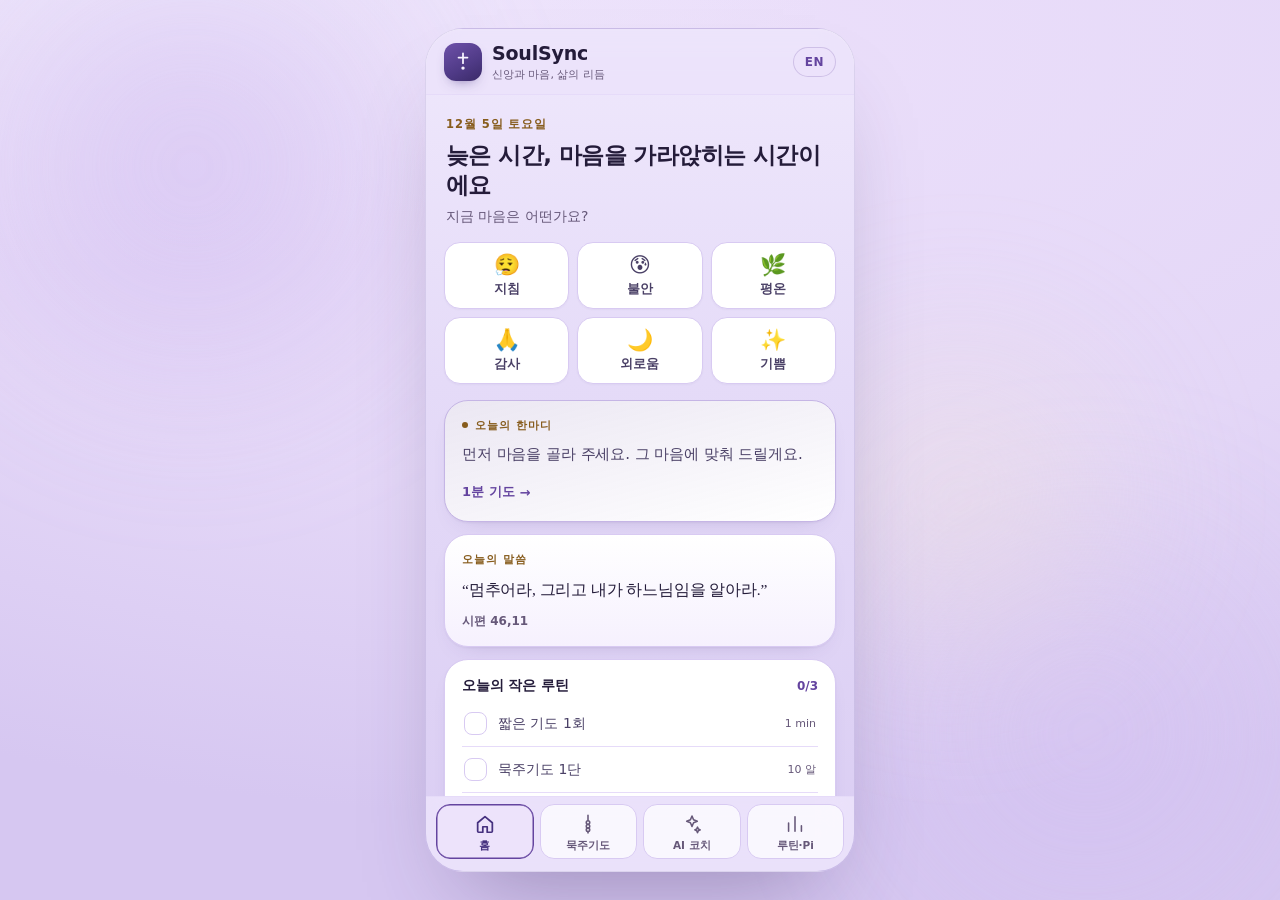
==== index.html @ 98657aa5 "Let the reader choose a female or male prayer voice and a slower or faster pace The voice options st" ====
<!DOCTYPE html>
<html lang="ko">
<head>
<meta charset="utf-8" />
<meta name="viewport" content="width=device-width, initial-scale=1, viewport-fit=cover" />
<meta name="theme-color" content="#ece3fb" />
<title>SoulSync · 소울싱크</title>
<meta name="description" content="SoulSync — faith, heart, and the rhythm of life. A Catholic prayer and routine companion for Pi Pioneers." />
<link rel="icon" href="data:image/svg+xml,%3Csvg xmlns='http://www.w3.org/2000/svg' viewBox='0 0 32 32'%3E%3Crect width='32' height='32' rx='8' fill='%23151022'/%3E%3Cpath d='M16 7v13M11 12h10' stroke='%23E3B872' stroke-width='2.4' stroke-linecap='round'/%3E%3Ccircle cx='16' cy='24' r='1.8' fill='%23E3B872'/%3E%3C/svg%3E" />
<link rel="stylesheet" href="styles.css" />
</head>
<body>
<div class="ambient" aria-hidden="true"><span class="glow glow-a"></span><span class="glow glow-b"></span><span class="glow glow-c"></span></div>

<div class="phone-frame" id="phoneFrame">
  <header class="app-header">
    <div class="brand">
      <span class="brand-mark" aria-hidden="true">
        <svg viewBox="0 0 32 32" width="26" height="26" fill="none">
          <path d="M16 5.5v12" stroke="currentColor" stroke-width="2.2" stroke-linecap="round"/>
          <path d="M10.5 10.5h11" stroke="currentColor" stroke-width="2.2" stroke-linecap="round"/>
          <circle cx="16" cy="23.5" r="2.1" fill="currentColor"/>
        </svg>
      </span>
      <div class="brand-text">
        <h1>SoulSync</h1>
        <p data-i18n="brand.tagline">신앙과 마음, 삶의 리듬</p>
      </div>
    </div>
    <div class="header-actions">
      <span class="streak-pill" id="streakPill" title="streak" hidden>🔥 <b>0</b></span>
      <button class="lang-toggle" id="langToggle" type="button" aria-label="Language">EN</button>
    </div>
  </header>

  <main class="app-main" id="appMain">

    <!-- ============================================================ HOME -->
    <section class="view is-active" id="view-home" data-view="home" aria-label="Home">
      <div class="hero">
        <p class="date-line" id="todayLabel"></p>
        <h2 id="greeting">좋은 아침이에요</h2>
        <p class="hero-sub" data-i18n="home.question">지금 마음은 어떤가요?</p>
      </div>

      <div class="chip-grid" id="moodChips" role="group" aria-label="mood"></div>

      <article class="card message-card" id="homeMessage">
        <div class="card-eyebrow">
          <span class="dot-pulse" aria-hidden="true"></span>
          <span data-i18n="home.messageTitle">오늘의 한마디</span>
        </div>
        <p class="message-text" id="moodMessage"></p>
        <button class="text-link" id="homeMinuteLink" type="button">
          <span data-i18n="home.minuteCta">1분 기도</span> <span aria-hidden="true">→</span>
        </button>
      </article>

      <article class="card verse-card">
        <div class="card-eyebrow" data-i18n="home.verseLabel">오늘의 말씀</div>
        <p class="verse-text" id="homeVerseText"></p>
        <p class="verse-ref" id="homeVerseRef"></p>
      </article>

      <article class="card todo-card">
        <div class="todo-head">
          <h3 data-i18n="home.todoTitle">오늘의 작은 루틴</h3>
          <span class="todo-count" id="todoProgress">0/3</span>
        </div>
        <ul class="todo-list" id="todoList"></ul>
        <p class="todo-hint" id="todoHint" data-i18n="home.todoHint">하나만 해도 충분해요</p>
      </article>

      <div class="cta-stack">
        <button class="btn btn-primary" id="startPrayerBtn" type="button">
          <span class="btn-icon" aria-hidden="true">▶</span>
          <span data-i18n="home.prayerCta">기도 시작하기</span>
        </button>
        <button class="btn btn-ghost" id="startRosaryBtn" type="button" data-i18n="home.rosaryCta">묵주기도로 이어가기</button>
      </div>
      <p class="foot-note" data-i18n="common.footer">SoulSync · Pi Next Hackathon MVP</p>
    </section>

    <!-- ========================================================== ROSARY -->
    <section class="view" id="view-rosary" data-view="rosary" aria-label="Rosary">
      <div class="view-head">
        <div>
          <h2 data-i18n="rosary.title">묵주기도</h2>
          <p class="view-sub" data-i18n="rosary.sub">한 단은 10알, 모두 5단이에요</p>
        </div>
        <button class="icon-btn" id="focusBtn" type="button" aria-pressed="false">
          <span aria-hidden="true">🌙</span>
        </button>
      </div>

      <div class="seg-row" id="mysteryTabs" role="group" aria-label="mystery"></div>
      <p class="rec-note" id="rosaryRecNote"></p>

      <ol class="mystery-strip" id="mysteryStrip"></ol>

      <article class="card prayer-card">
        <div class="decade-row">
          <div class="decade-dots" id="decadeDots" aria-hidden="true"></div>
          <span class="step-info" id="rosaryStepInfo"></span>
        </div>
        <div class="bead-row" id="beads" aria-hidden="true"></div>

        <div class="prayer-head">
          <span class="prayer-label" id="prayerLabel">성호경</span>
          <span class="bead-counter" id="beadCounter"></span>
        </div>
        <p class="prayer-text" id="prayerText">성부와 성자와 성령의 이름으로. 아멘.</p>

        <div class="progress-track" aria-hidden="true"><div class="progress-fill" id="stepProgress"></div></div>

        <button class="bead-btn" id="beadBtn" type="button">
          <span class="bead-btn-ring" aria-hidden="true"></span>
          <span id="beadBtnLabel">한 알 바치기</span>
        </button>

        <div class="rosary-controls">
          <button class="chip-btn" id="autoBtn" type="button" aria-pressed="false"><span aria-hidden="true">▶</span> <span data-i18n="rosary.autoStart">자동 진행</span></button>
          <button class="chip-btn" id="voiceBtn" type="button" aria-pressed="false"><span aria-hidden="true">🔊</span> <span data-i18n="rosary.voiceOff">음성 안내</span></button>
          <button class="chip-btn" id="resetBtn" type="button"><span aria-hidden="true">↺</span> <span data-i18n="rosary.reset">처음부터</span></button>
        </div>

        <!-- Voice options stay folded away until voice guidance is on. -->
        <div class="voice-panel" id="voicePanel" hidden>
          <div class="voice-row">
            <span class="voice-label" data-i18n="rosary.voiceGender">목소리</span>
            <div class="voice-seg" id="voiceGender" role="group" aria-label="voice">
              <button class="vseg" type="button" data-gender="female" aria-pressed="true" data-i18n="rosary.voiceFemale">여성</button>
              <button class="vseg" type="button" data-gender="male" aria-pressed="false" data-i18n="rosary.voiceMale">남성</button>
            </div>
          </div>
          <div class="voice-row">
            <span class="voice-label" data-i18n="rosary.voicePace">속도</span>
            <div class="voice-seg" id="voicePace" role="group" aria-label="speed">
              <button class="vseg" type="button" data-pace="slow" aria-pressed="true" data-i18n="rosary.paceSlow">천천히</button>
              <button class="vseg" type="button" data-pace="normal" aria-pressed="false" data-i18n="rosary.paceNormal">보통</button>
              <button class="vseg" type="button" data-pace="fast" aria-pressed="false" data-i18n="rosary.paceFast">빠르게</button>
            </div>
          </div>
        </div>
        <p class="card-note" data-i18n="rosary.note">10알을 마치면 오늘의 묵주기도 1단이 자동으로 기록돼요.</p>
      </article>

      <article class="card done-card" id="rosaryDone" hidden>
        <div class="done-mark" aria-hidden="true">✝</div>
        <h3 data-i18n="rosary.doneTitle">5단을 모두 마쳤어요</h3>
        <p data-i18n="rosary.doneBody">지금 이 마음을 주님께 그대로 맡겨 두세요.</p>
        <div class="done-actions">
          <button class="btn btn-primary" id="doneAgainBtn" type="button" data-i18n="rosary.doneAgain">다시 기도하기</button>
          <button class="btn btn-ghost" id="doneRoutineBtn" type="button" data-i18n="rosary.doneRoutine">루틴 보기</button>
        </div>
      </article>
    </section>

    <!-- =========================================================== COACH -->
    <section class="view" id="view-coach" data-view="coach" aria-label="AI Coach">
      <div class="view-head">
        <div>
          <h2 data-i18n="coach.title">AI 코치</h2>
          <p class="view-sub" data-i18n="coach.sub">지금 마음을 적어 주세요.</p>
        </div>
      </div>

      <div class="coach-chips" id="coachChips"></div>

      <div class="coach-thread" id="coachThread" aria-live="polite"></div>

      <div class="composer">
        <textarea id="coachInput" rows="2" data-i18n-placeholder="coach.placeholder" placeholder="오늘 어떤 하루였나요?"></textarea>
        <button class="send-btn" id="coachSend" type="button" aria-label="send">
          <span aria-hidden="true">↑</span>
        </button>
      </div>
    </section>

    <!-- ========================================================= ROUTINE -->
    <section class="view" id="view-routine" data-view="routine" aria-label="Routine and Pi">
      <div class="view-head">
        <div>
          <h2 data-i18n="routine.title">루틴 · Pi</h2>
          <p class="view-sub" data-i18n="pi.sub">기도 기록은 내 계정에, 작은 감사는 투명하게.</p>
        </div>
      </div>

      <div class="stat-row">
        <div class="stat-card">
          <span class="stat-label" data-i18n="routine.streakLabel">연속</span>
          <span class="stat-value"><b id="streakValue">0</b><i data-i18n="routine.dayUnit">일</i></span>
        </div>
        <div class="stat-card">
          <span class="stat-label" data-i18n="routine.best">최고 기록</span>
          <span class="stat-value"><b id="bestValue">0</b><i data-i18n="routine.dayUnit">일</i></span>
        </div>
      </div>

      <article class="card week-card">
        <div class="todo-head">
          <h3 data-i18n="routine.weekTitle">최근 7일</h3>
          <span class="legend" data-i18n="routine.legend">기도 · 묵주 · 말씀</span>
        </div>
        <div class="week-grid" id="weekGrid"></div>
      </article>

      <article class="card">
        <div class="todo-head"><h3 data-i18n="routine.todayTitle">오늘의 체크</h3></div>
        <ul class="todo-list compact" id="routineTodayList"></ul>
      </article>

      <article class="card feedback-card">
        <div class="card-eyebrow" data-i18n="routine.feedbackTitle">흐름 피드백</div>
        <p id="routineFeedback"></p>
      </article>

      <article class="card pi-card">
        <div class="pi-head">
          <h3 data-i18n="pi.title">Pi와 연결</h3>
          <span class="badge" id="piModeBadge">데모 모드</span>
        </div>
        <p class="pi-user" id="piUserLine" hidden></p>
        <div class="pi-connect-row">
          <button class="btn btn-primary btn-sm" id="piConnectBtn" type="button" data-i18n="pi.connect">Pi로 로그인</button>
          <button class="text-link subtle" id="piLogoutBtn" type="button" data-i18n="pi.logout" hidden>연결 해제</button>
        </div>
        <p class="card-note" data-i18n="pi.demoHint">일반 브라우저에서는 안전한 데모 시뮬레이션으로 동작해요.</p>
      </article>

      <article class="card offer-card">
        <div class="card-eyebrow" data-i18n="pi.offerTitle">감사 봉헌</div>
        <p class="offer-desc" data-i18n="pi.offerDesc">마음에 남은 감사만큼 작은 Pi를 봉헌해 보세요.</p>
        <div class="amount-row" id="piAmountChips"></div>
        <label class="field">
          <span data-i18n="pi.memoLabel">한 줄 메모 (선택)</span>
          <input id="piMemo" type="text" maxlength="60" data-i18n-placeholder="pi.memoPlaceholder" placeholder="오늘 감사한 일" />
        </label>
        <button class="btn btn-gold" id="piOfferBtn" type="button" data-i18n="pi.offerBtn">Pi로 봉헌하기</button>
        <p class="pi-status" id="piStatus" role="status"></p>
        <div class="recent-head"><span data-i18n="pi.recent">최근 봉헌</span></div>
        <ul class="recent-list" id="piRecentList"></ul>
      </article>

      <article class="card solidarity-card">
        <div class="card-eyebrow" data-i18n="pi.solidTitle">글로벌 묵주기도 연대</div>
        <p class="solid-count"><b id="solidCount">0</b></p>
        <p class="solid-desc" data-i18n="pi.solidDesc">오늘 함께 기도한 파이오니어</p>
        <p class="solid-mine" id="solidMine"></p>
        <p class="card-note" data-i18n="pi.solidNote">데모 모드에서는 예시 숫자로 표시돼요.</p>
      </article>

      <article class="card danger-card">
        <p class="card-note" data-i18n="pi.note">이 프로토타입은 브라우저 로컬 저장소에만 기록합니다.</p>
        <button class="text-link danger" id="resetDataBtn" type="button" data-i18n="pi.reset">내 기록 초기화</button>
      </article>

      <p class="foot-note" data-i18n="common.footer">SoulSync · Pi Next Hackathon MVP</p>
    </section>
  </main>

  <nav class="tabbar" id="tabbar" aria-label="Main">
    <button class="tab is-active" data-tab="home" type="button">
      <svg viewBox="0 0 24 24" aria-hidden="true"><path d="M4 10.6 12 4l8 6.6V20a1 1 0 0 1-1 1h-4.6v-6H9.6v6H5a1 1 0 0 1-1-1z"/></svg>
      <span data-i18n="nav.home">홈</span>
    </button>
    <button class="tab" data-tab="rosary" type="button">
      <svg viewBox="0 0 24 24" aria-hidden="true"><path d="M12 2.6v5.2"/><circle cx="12" cy="10.4" r="1.9"/><circle cx="12" cy="14.4" r="1.9"/><circle cx="12" cy="18.4" r="1.9"/><path d="M12 20.4v1.4"/></svg>
      <span data-i18n="nav.rosary">묵주기도</span>
    </button>
    <button class="tab" data-tab="coach" type="button">
      <svg viewBox="0 0 24 24" aria-hidden="true"><path d="M12 3.2l1.7 4.1 4.1 1.7-4.1 1.7L12 14.8l-1.7-4.1L6.2 9l4.1-1.7z"/><path d="M18 15.4l.9 2.1 2.1.9-2.1.9-.9 2.1-.9-2.1-2.1-.9 2.1-.9z"/></svg>
      <span data-i18n="nav.coach">AI 코치</span>
    </button>
    <button class="tab" data-tab="routine" type="button">
      <svg viewBox="0 0 24 24" aria-hidden="true"><path d="M5 20V11M12 20V4M19 20v-6"/></svg>
      <span data-i18n="nav.routine">루틴·Pi</span>
    </button>
  </nav>
</div>

<!-- 1-minute prayer sheet -->
<div class="sheet-overlay" id="minuteSheet" hidden>
  <div class="sheet" role="dialog" aria-modal="true" aria-labelledby="minuteTitle">
    <div class="sheet-grab" aria-hidden="true"></div>
    <div class="sheet-head">
      <div class="sheet-title">
        <h3 id="minuteTitle" data-i18n="minute.title">1분 기도</h3>
        <span class="minute-for" id="minuteFor" hidden></span>
      </div>
      <button class="icon-btn small" id="minuteClose" type="button" aria-label="close">✕</button>
    </div>
    <div class="breath-wrap">
      <div class="breath-ring" id="breathRing"><span id="minuteTime">60</span></div>
    </div>
    <p class="minute-step" id="minuteStep"></p>
    <p class="minute-text" id="minuteText"></p>
    <div class="sheet-actions">
      <button class="btn btn-primary" id="minuteStartBtn" type="button" data-i18n="minute.start">1분 시작하기</button>
      <button class="btn btn-ghost" id="minuteDoneBtn" type="button" data-i18n="minute.finish" hidden>마치기</button>
    </div>
  </div>
</div>

<div class="toast" id="toast" role="status" aria-live="polite" hidden></div>

<script src="data.js"></script>
<script src="rosary.js"></script>
<script src="coach.js"></script>
<script src="pi-adapter.js"></script>
<script src="app.js"></script>
</body>
</html>
---- styles.css ----
/* =========================================================================
   SoulSync — styles.css
   A calm, bright palette: deep lavender-violet daylight, liturgical violet, muted gold.
   Mobile-first at 430px, presented inside a phone frame on desktop.
   ========================================================================= */

/* ------------------------------------------------------------------ tokens */
:root {
  --bg: #ece3fb;
  --bg-soft: #e5d9f8;
  --bg-grad: linear-gradient(180deg, #efe8fc 0%, #e5dbf8 42%, #dacdf3 100%);
  --surface: #ffffff;
  --surface-2: #f6f1fe;
  --ink: #241c3a;
  --ink-2: #4a4066;
  --muted: #665879;
  --line: #d8caf2;
  --line-soft: #e6dbf9;

  --violet: #64449f;
  --violet-strong: #46317f;
  --violet-soft: #ece2fb;
  --gold: #875c1d;
  --gold-soft: #f9f0dc;
  --sage: #4d7a61;
  --sage-soft: #e8f2ec;
  --danger: #b4564f;

  --radius-lg: 24px;
  --radius-md: 18px;
  --radius-sm: 12px;
  --shadow-card: 0 1px 2px rgba(60, 44, 96, .05), 0 10px 24px -18px rgba(76, 58, 133, .38);
  --shadow-float: 0 18px 44px -18px rgba(76, 58, 133, .38);

  --font-ui: -apple-system, BlinkMacSystemFont, "Apple SD Gothic Neo", "Pretendard",
    "Noto Sans KR", "Malgun Gothic", system-ui, "Segoe UI", Roboto, sans-serif;
  --font-serif: "Iowan Old Style", "Apple Garamond", "Noto Serif KR", "Nanum Myeongjo",
    Georgia, "Times New Roman", serif;

  --tab-h: 72px;
  --header-h: 64px;

  /* Bottom tab buttons: a quiet face and a slightly clearer active face. */
  --tab-face: rgba(255, 255, 255, .72);
  --tab-face-line: var(--line);
  --tab-on-face: #ede3fb;
  --tab-on-line: var(--violet);
}

/* ------------------------------------------------------------------- reset */
* { box-sizing: border-box; }

/* The UA's [hidden] rule loses to any author `display`, and `.btn` sets
   inline-flex — which left "1분 시작하기" and "마치기" on screen together. */
[hidden] { display: none !important; }

html, body { height: 100%; }

/* Nothing may push the phone column wider than the screen: a long tagline or a
   textarea's intrinsic width used to clip the EN toggle and the send button. */
html, body { max-width: 100%; overflow-x: hidden; }

body {
  margin: 0;
  font-family: var(--font-ui);
  color: var(--ink);
  background:
    radial-gradient(90% 60% at 12% -6%, #efe8fc 0%, rgba(239, 232, 252, 0) 60%),
    radial-gradient(125% 85% at 50% 6%, #ece0fb 0%, #e4d7f7 58%, #d6c7f1 100%);
  -webkit-font-smoothing: antialiased;
  text-rendering: optimizeLegibility;
  display: flex;
  justify-content: center;
  align-items: stretch;
  min-height: 100dvh;
}

button, input, textarea { font: inherit; color: inherit; }
button { cursor: pointer; background: none; border: 0; -webkit-tap-highlight-color: transparent; }
h1, h2, h3, p { margin: 0; }
ul, ol { margin: 0; padding: 0; list-style: none; }

:focus-visible {
  outline: 2px solid var(--violet);
  outline-offset: 2px;
  border-radius: 8px;
}

/* --------------------------------------------------------------- ambient bg */
.ambient { position: fixed; inset: 0; overflow: hidden; pointer-events: none; z-index: 0; }
.glow { position: absolute; border-radius: 50%; filter: blur(70px); opacity: .55; }
.glow-a { width: 46vw; height: 46vw; left: -8vw; top: -10vw; background: radial-gradient(circle, #cbb4ee, transparent 70%); }
.glow-b { width: 42vw; height: 42vw; right: -6vw; bottom: -8vw; background: radial-gradient(circle, #d3c0f2, transparent 70%); }
.glow-c { width: 34vw; height: 34vw; right: 8vw; top: 22vw; background: radial-gradient(circle, #f4e9d6, transparent 72%); opacity: .4; }

/* ------------------------------------------------------------- phone frame */
.phone-frame {
  position: relative;
  z-index: 1;
  width: 100%;
  max-width: 430px;
  height: 100vh;
  height: 100dvh;
  display: flex;
  flex-direction: column;
  background: var(--bg-grad);
  overflow: hidden;
  transition: background .45s ease, color .45s ease;
}
@media (min-width: 760px) {
  body { align-items: center; padding: 28px 0; }
  .phone-frame {
    height: min(920px, calc(100dvh - 56px));
    border-radius: 38px;
    border: 1px solid rgba(76, 58, 133, .12);
    box-shadow: 0 50px 90px -40px rgba(60, 44, 96, .40), 0 2px 0 rgba(255, 255, 255, .7) inset;
  }
}

/* ------------------------------------------------------------------ header */
.app-header {
  flex: 0 0 auto;
  display: flex;
  align-items: center;
  justify-content: space-between;
  gap: 10px;
  padding: 14px 18px 12px;
  background: var(--bg);
  background: color-mix(in srgb, var(--bg) 88%, transparent);
  backdrop-filter: blur(14px);
  border-bottom: 1px solid var(--line-soft);
  z-index: 5;
  min-width: 0;
  max-width: 100%;
}

.brand { display: flex; align-items: center; gap: 10px; min-width: 0; flex: 1 1 auto; }
.brand-text { min-width: 0; flex: 1 1 auto; }
.brand-mark {
  display: grid;
  place-items: center;
  width: 38px; height: 38px;
  border-radius: 12px;
  color: #f8f4ff;
  background: linear-gradient(150deg, #6e51a9 0%, #4f3a86 60%, #3a2a68 100%);
  box-shadow: 0 6px 14px -8px rgba(76, 58, 133, .85);
}
.brand-text h1 {
  font-size: 19px;
  letter-spacing: -.01em;
  font-weight: 800;
  line-height: 1.15;
}
.brand-text p { font-size: 11px; color: var(--muted); margin-top: 2px; white-space: nowrap; overflow: hidden; text-overflow: ellipsis; }

.header-actions { display: flex; align-items: center; gap: 8px; flex: 0 0 auto; }
.streak-pill {
  font-size: 12px; font-weight: 700; color: var(--ink-2);
  background: var(--surface-2);
  border: 1px solid var(--line);
  padding: 5px 9px; border-radius: 999px;
}
.lang-toggle {
  font-size: 12px; font-weight: 800; letter-spacing: .04em;
  color: var(--violet);
  background: var(--violet-soft);
  border: 1px solid color-mix(in srgb, var(--violet) 22%, transparent);
  padding: 7px 11px; border-radius: 999px;
  transition: transform .15s ease, background .2s ease;
}
.lang-toggle:active { transform: scale(.95); }

/* ------------------------------------------------------------------- views */
.app-main {
  flex: 1 1 auto;
  min-height: 0;
  min-width: 0;
  overflow-y: auto;
  overflow-x: hidden;
  overscroll-behavior: contain;
  padding: 18px 18px 26px;
  scrollbar-width: none;
}
.app-main::-webkit-scrollbar { display: none; }

.view { display: none; max-width: 100%; min-width: 0; }
.view.is-active { display: block; animation: rise .28s cubic-bezier(.2, .7, .3, 1) both; }

/* The coach owns its own scroll area: the thread scrolls and the composer sits
   below it, so no reply can slip underneath the input row. */
.app-main.is-coach {
  display: flex;
  flex-direction: column;
  overflow: hidden;
  padding-bottom: 0;
}
.app-main.is-coach .view.is-active {
  display: flex;
  flex-direction: column;
  flex: 1 1 auto;
  min-height: 0;
  animation: rise .28s cubic-bezier(.2, .7, .3, 1) both;
}

@keyframes rise {
  from { opacity: 0; transform: translateY(8px); }
  to { opacity: 1; transform: none; }
}

.view-head {
  display: flex; align-items: flex-start; justify-content: space-between; gap: 12px;
  margin: 2px 0 14px;
}
.view-head h2 { font-size: 22px; font-weight: 800; letter-spacing: -.02em; }
.view-sub { font-size: 12.5px; color: var(--muted); margin-top: 5px; line-height: 1.45; }

/* -------------------------------------------------------------------- hero */
.hero { padding: 4px 2px 16px; }
.date-line { font-size: 11.5px; font-weight: 700; letter-spacing: .08em; text-transform: uppercase; color: var(--gold); }
.hero h2 { font-size: 23px; font-weight: 800; letter-spacing: -.025em; line-height: 1.32; margin-top: 8px; }
.hero-sub { font-size: 14px; color: var(--muted); margin-top: 7px; }

/* ------------------------------------------------------------------- chips */
.chip-grid {
  display: grid;
  grid-template-columns: repeat(3, 1fr);
  gap: 8px;
  margin-bottom: 16px;
}
.mood-chip {
  display: flex; flex-direction: column; align-items: center; gap: 5px;
  padding: 12px 6px 10px;
  border-radius: 16px;
  border: 1px solid var(--line);
  background: var(--surface);
  color: var(--ink-2);
  font-size: 12.5px; font-weight: 700;
  box-shadow: 0 1px 2px rgba(60, 44, 96, .04);
  transition: transform .16s ease, border-color .2s ease, background .2s ease, box-shadow .2s ease;
}
.mood-chip .emoji { font-size: 21px; line-height: 1; }
.mood-chip:active { transform: scale(.96); }
/* The chosen mood has to read at a glance beside the five white chips: a 2px deep
   violet border, a 3px lavender halo just outside it, and a soft lavender fill
   under deeper, heavier text. The 1px padding trim offsets the thicker border, so
   the chip keeps its size and the grid row does not jump when a mood is picked. */
.mood-chip.is-selected {
  border: 2px solid var(--violet-strong);
  padding: 11px 5px 9px;
  background: linear-gradient(170deg, #f2e9fd 0%, #e6d8f9 100%);
  color: var(--violet-strong);
  font-weight: 800;
  text-shadow: 0 1px 0 rgba(84, 56, 152, .14);
  box-shadow:
    0 0 0 3px rgba(84, 56, 152, .16),
    0 10px 22px -14px rgba(70, 49, 127, .6);
}

/* ------------------------------------------------------------------- cards */
.card {
  position: relative;
  background: var(--surface);
  border: 1px solid var(--line);
  border-radius: var(--radius-lg);
  padding: 17px 17px 16px;
  box-shadow: var(--shadow-card);
  margin-bottom: 12px;
}
.card-eyebrow {
  display: flex; align-items: center; gap: 7px;
  font-size: 11px; font-weight: 800; letter-spacing: .1em; text-transform: uppercase;
  color: var(--gold);
  margin-bottom: 9px;
}
.dot-pulse {
  width: 6px; height: 6px; border-radius: 50%;
  background: var(--gold);
  box-shadow: 0 0 0 0 rgba(150, 112, 42, .6);
  animation: pulse 2.6s ease-out infinite;
}
@keyframes pulse {
  0% { box-shadow: 0 0 0 0 rgba(150, 112, 42, .45); }
  70% { box-shadow: 0 0 0 9px rgba(150, 112, 42, 0); }
  100% { box-shadow: 0 0 0 0 rgba(150, 112, 42, 0); }
}

.message-card {
  background:
    linear-gradient(165deg, rgba(100, 68, 159, .13), rgba(100, 68, 159, .04) 70%, transparent),
    var(--surface);
  border-color: color-mix(in srgb, var(--violet) 16%, var(--line));
}
.message-text { font-size: 15px; line-height: 1.72; color: var(--ink-2); letter-spacing: -.005em; }

.text-link {
  display: inline-flex; align-items: center; gap: 5px;
  margin-top: 12px;
  font-size: 13px; font-weight: 800; color: var(--violet);
  padding: 4px 0;
}
.text-link.subtle { color: var(--muted); font-weight: 700; }
.text-link.danger { color: var(--danger); margin-top: 4px; }
.text-link:active { opacity: .65; }

.verse-card { background: linear-gradient(180deg, var(--surface), var(--surface-2)); }
.verse-text {
  font-family: var(--font-serif);
  font-size: 15.5px; line-height: 1.8; color: var(--ink);
  letter-spacing: -.01em;
}
.verse-ref { margin-top: 9px; font-size: 12px; font-weight: 700; color: var(--muted); }

/* -------------------------------------------------------------------- todo */
.todo-head { display: flex; align-items: baseline; justify-content: space-between; gap: 10px; margin-bottom: 4px; }
.todo-head h3 { font-size: 14px; font-weight: 800; letter-spacing: -.01em; }
.todo-count { font-size: 12px; font-weight: 800; color: var(--violet); }
.legend { font-size: 10.5px; color: var(--muted); font-weight: 600; }

.todo-list { margin-top: 6px; }
.todo-item {
  display: flex; align-items: center; gap: 11px;
  padding: 11px 2px;
  border-bottom: 1px solid var(--line-soft);
  font-size: 14px; color: var(--ink-2);
}
.todo-item:last-child { border-bottom: 0; }
.todo-item .check {
  flex: 0 0 auto;
  width: 23px; height: 23px; border-radius: 8px;
  border: 1.6px solid var(--line);
  background: var(--surface);
  display: grid; place-items: center;
  font-size: 12px; color: transparent;
  transition: all .2s ease;
}
.todo-item.is-done .check {
  background: linear-gradient(150deg, var(--violet), var(--violet-strong));
  border-color: transparent;
  color: #fff;
}
.todo-item.is-done .label { color: var(--muted); text-decoration: line-through; text-decoration-color: var(--line); }
.todo-item .label { flex: 1; }
.todo-item .meta { font-size: 11px; color: var(--muted); }
.todo-hint { font-size: 11.5px; color: var(--muted); margin-top: 10px; }
.todo-list.compact .todo-item { font-size: 13.5px; }

/* ------------------------------------------------------------------ buttons */
.cta-stack { display: grid; gap: 8px; margin-top: 4px; }
.btn {
  display: inline-flex; align-items: center; justify-content: center; gap: 8px;
  min-height: 52px; padding: 0 18px;
  border-radius: 16px;
  font-size: 15px; font-weight: 800; letter-spacing: -.01em;
  transition: transform .14s ease, box-shadow .2s ease, background .2s ease;
}
.btn:active { transform: scale(.98); }
.btn-sm { min-height: 44px; font-size: 13.5px; border-radius: 13px; padding: 0 14px; }
.btn-primary {
  color: #fcfaff;
  background: linear-gradient(160deg, #6f51a8 0%, #523b83 55%, #412e6a 100%);
  box-shadow: 0 14px 26px -16px rgba(70, 51, 111, .95), 0 1px 0 rgba(255, 255, 255, .18) inset;
}
.btn-ghost {
  color: var(--ink-2);
  background: var(--surface);
  border: 1px solid var(--line);
}
.btn-gold {
  width: 100%;
  color: #3b2b10;
  background: linear-gradient(160deg, #f0d6a2, #d8ac5e 60%, #a87e2c);
  box-shadow: 0 14px 26px -18px rgba(150, 112, 42, .9);
}
.btn-icon { font-size: 11px; opacity: .9; }
.btn[disabled] { opacity: .55; pointer-events: none; }

.icon-btn {
  width: 40px; height: 40px; border-radius: 13px;
  display: grid; place-items: center;
  background: var(--surface);
  border: 1px solid var(--line);
  font-size: 16px;
  color: var(--ink-2);
}
.icon-btn.small { width: 32px; height: 32px; border-radius: 10px; font-size: 13px; }
.icon-btn[aria-pressed="true"] { background: var(--violet-soft); border-color: color-mix(in srgb, var(--violet) 30%, transparent); }

.chip-btn {
  flex: 1 1 0;
  min-height: 40px;
  display: inline-flex; align-items: center; justify-content: center; gap: 5px;
  padding: 0 8px;
  border-radius: 12px;
  border: 1px solid var(--line);
  background: var(--surface);
  font-size: 12px; font-weight: 700; color: var(--ink-2);
  white-space: nowrap;
  transition: all .18s ease;
}
.chip-btn[aria-pressed="true"] {
  background: var(--violet-soft);
  border-color: color-mix(in srgb, var(--violet) 32%, transparent);
  color: var(--violet-strong);
}
.chip-btn:active { transform: scale(.97); }

/* ------------------------------------------------------------------ rosary */
.seg-row {
  display: flex; gap: 7px;
  overflow-x: auto;
  padding-bottom: 4px;
  margin-bottom: 10px;
  scrollbar-width: none;
}
.seg-row::-webkit-scrollbar { display: none; }
.seg {
  flex: 1 0 auto;
  padding: 9px 13px;
  border-radius: 999px;
  border: 1px solid var(--line);
  background: var(--surface);
  font-size: 12.5px; font-weight: 700; color: var(--ink-2);
  transition: all .18s ease;
}
.seg.is-active {
  color: #fcfaff;
  background: linear-gradient(160deg, #6f51a8, #4e3781);
  border-color: transparent;
  box-shadow: 0 8px 18px -12px rgba(70, 51, 111, .9);
}
.rec-note { font-size: 12px; color: var(--muted); line-height: 1.55; margin: 0 2px 12px; }

.mystery-strip {
  display: grid; gap: 2px;
  margin-bottom: 12px;
  padding: 8px 10px;
  background: var(--surface-2);
  border: 1px solid var(--line-soft);
  border-radius: 16px;
}
.mystery-strip li {
  display: flex; align-items: center; gap: 9px;
  padding: 5px 2px;
  font-size: 12.5px; color: var(--muted);
}
.mystery-strip .num {
  flex: 0 0 auto;
  width: 19px; height: 19px; border-radius: 50%;
  display: grid; place-items: center;
  font-size: 10.5px; font-weight: 800;
  background: var(--surface);
  border: 1px solid var(--line);
  color: var(--muted);
}
.mystery-strip li.is-current { color: var(--ink); font-weight: 700; }
.mystery-strip li.is-current .num {
  background: var(--violet); border-color: transparent; color: #fff;
}
.mystery-strip li.is-done .num {
  background: var(--sage-soft); border-color: transparent; color: var(--sage);
}

.prayer-card { padding-bottom: 14px; }
.decade-row { display: flex; align-items: center; justify-content: space-between; gap: 10px; }
.decade-dots { display: flex; align-items: center; gap: 7px; }
.decade-dots span {
  width: 9px; height: 9px; border-radius: 50%;
  border: 1.5px solid color-mix(in srgb, var(--violet) 35%, var(--line));
  background: transparent;
  transition: all .25s ease;
}
.decade-dots span.is-done { background: var(--violet); border-color: transparent; }
.decade-dots span.is-current {
  background: var(--gold); border-color: transparent;
  box-shadow: 0 0 0 4px rgba(150, 112, 42, .20);
  transform: scale(1.15);
}
.step-info { font-size: 11px; font-weight: 800; letter-spacing: .04em; color: var(--muted); text-transform: uppercase; }

.bead-row { display: flex; gap: 5px; margin: 13px 0 15px; }
.bead-row span {
  flex: 1 1 0; height: 5px; border-radius: 999px;
  background: var(--line-soft);
  transition: background .25s ease;
}
.bead-row span.is-done { background: linear-gradient(90deg, var(--gold), #e0bc76); }
.bead-row span.is-now { background: var(--gold); animation: beadPulse 1.6s ease-in-out infinite; }
@keyframes beadPulse { 0%, 100% { opacity: .45; } 50% { opacity: 1; } }

.prayer-head { display: flex; align-items: baseline; justify-content: space-between; gap: 10px; }
.prayer-label { font-size: 12.5px; font-weight: 800; color: var(--violet); letter-spacing: .01em; }
.bead-counter { font-size: 11.5px; font-weight: 700; color: var(--muted); font-variant-numeric: tabular-nums; }

.prayer-text {
  font-family: var(--font-serif);
  font-size: 16.5px;
  line-height: 1.85;
  letter-spacing: -.005em;
  color: var(--ink);
  margin-top: 8px;
  min-height: 118px;
  transition: font-size .3s ease;
}

.progress-track { height: 3px; border-radius: 999px; background: var(--line-soft); margin: 14px 0 14px; overflow: hidden; }
.progress-fill { height: 100%; width: 0%; border-radius: 999px; background: linear-gradient(90deg, var(--violet), var(--gold)); transition: width .2s linear; }

.bead-btn {
  position: relative;
  width: 100%; min-height: 58px;
  border-radius: 999px;
  display: inline-flex; align-items: center; justify-content: center; gap: 10px;
  font-size: 15px; font-weight: 800; letter-spacing: -.01em;
  color: #fcfaff;
  background: linear-gradient(160deg, #6f51a8, #533d85 65%, #412d69);
  box-shadow: 0 16px 28px -18px rgba(70, 51, 111, .95);
  overflow: hidden;
  transition: transform .12s ease;
}
.bead-btn:active { transform: scale(.985); }
.bead-btn[disabled] { opacity: .5; box-shadow: none; }
.bead-btn-ring {
  width: 10px; height: 10px; border-radius: 50%;
  border: 2px solid rgba(252, 250, 255, .8);
}
.bead-btn.is-pulse::after {
  content: "";
  position: absolute; inset: 0;
  background: radial-gradient(circle at 50% 50%, rgba(255, 255, 255, .35), transparent 60%);
  animation: tapFlash .5s ease-out;
}
@keyframes tapFlash { from { opacity: 1; } to { opacity: 0; } }

.rosary-controls { display: flex; gap: 7px; margin-top: 12px; }

/* Voice options: folded away until voice guidance is on, then unfolded softly
   so the prayer card stays calm at rest. */
.voice-panel {
  display: grid; gap: 7px;
  margin-top: 9px;
  padding: 9px 10px;
  border: 1px solid var(--line-soft);
  border-radius: 14px;
  background: var(--surface-2);
}
.voice-panel[hidden] { display: none; }
.voice-panel.is-open { animation: voice-unfold .26s ease both; }
@keyframes voice-unfold {
  from { opacity: 0; transform: translateY(-5px); }
  to { opacity: 1; transform: none; }
}
.voice-row { display: flex; align-items: center; gap: 8px; }
.voice-label { flex: 0 0 auto; min-width: 34px; font-size: 11.5px; font-weight: 700; color: var(--muted); }
.voice-seg { display: flex; flex: 1 1 auto; gap: 5px; min-width: 0; }
.vseg {
  flex: 1 1 0;
  min-width: 0;
  min-height: 32px;
  padding: 0 8px;
  border-radius: 10px;
  border: 1px solid var(--line);
  background: var(--surface);
  font-size: 12px; font-weight: 700; color: var(--ink-2);
  white-space: nowrap;
  transition: all .18s ease;
}
.vseg[aria-pressed="true"] {
  background: var(--violet-soft);
  border-color: color-mix(in srgb, var(--violet) 34%, transparent);
  color: var(--violet-strong);
  box-shadow: inset 0 0 0 .5px color-mix(in srgb, var(--violet) 30%, transparent);
}
.vseg:active { transform: scale(.97); }
.card-note { font-size: 11px; color: var(--muted); line-height: 1.6; margin-top: 11px; }

.done-card { text-align: center; border-color: color-mix(in srgb, var(--gold) 40%, var(--line)); background: linear-gradient(180deg, var(--gold-soft), var(--surface)); }
.done-mark { font-size: 30px; color: var(--gold); margin-bottom: 8px; }
.done-card h3 { font-size: 17px; font-weight: 800; }
.done-card p { font-size: 13px; color: var(--ink-2); line-height: 1.7; margin-top: 8px; }
.done-actions { display: grid; gap: 8px; margin-top: 15px; }

/* ------------------------------------------------------------------- coach */
.coach-thread { display: grid; gap: 10px; margin-bottom: 14px; min-height: 120px; }
#view-coach .coach-thread {
  flex: 1 1 auto;
  min-height: 0;
  overflow-y: auto;
  overflow-x: hidden;
  overscroll-behavior: contain;
  -webkit-overflow-scrolling: touch;
  padding-bottom: 4px;
}
.thread-empty { font-size: 13px; color: var(--muted); text-align: center; padding: 24px 8px; }

.bubble-user {
  justify-self: end;
  max-width: 84%;
  padding: 11px 14px;
  border-radius: 18px 18px 4px 18px;
  background: linear-gradient(160deg, #6f51a8, #523b83);
  color: #fdfbff;
  font-size: 14px; line-height: 1.6;
  box-shadow: 0 10px 20px -16px rgba(70, 51, 111, .9);
  animation: rise .25s ease both;
}

.coach-reply {
  justify-self: start;
  width: 100%;
  padding: 16px;
  border-radius: 20px 20px 20px 6px;
  background: var(--surface);
  border: 1px solid var(--line);
  box-shadow: var(--shadow-card);
  animation: rise .3s ease both;
}
.coach-reply .empathy { font-size: 14.5px; line-height: 1.75; color: var(--ink-2); }
.coach-reply .section-label {
  font-size: 10.5px; font-weight: 800; letter-spacing: .1em; text-transform: uppercase;
  color: var(--gold); margin: 14px 0 6px;
}
.action-box {
  padding: 11px 13px;
  border-radius: 13px;
  background: var(--violet-soft);
  font-size: 13px; line-height: 1.65; color: var(--violet-strong);
}
.verse-box {
  padding: 12px 13px;
  border-radius: 13px;
  background: var(--surface-2);
  border-left: 3px solid var(--gold);
}
.verse-box .v-text { font-family: var(--font-serif); font-size: 13.5px; line-height: 1.75; }
.verse-box .v-ref { font-size: 11px; color: var(--muted); font-weight: 700; margin-top: 6px; }
.reply-actions { display: flex; align-items: center; justify-content: space-between; gap: 10px; margin-top: 13px; flex-wrap: wrap; }
.reply-actions .btn { min-height: 42px; font-size: 13px; border-radius: 12px; padding: 0 14px; }
.reply-mystery { font-size: 11px; color: var(--muted); line-height: 1.5; }

.typing { display: inline-flex; gap: 4px; align-items: center; padding: 14px 16px; }
.typing span {
  width: 6px; height: 6px; border-radius: 50%; background: var(--muted);
  animation: blink 1.2s infinite ease-in-out;
}
.typing span:nth-child(2) { animation-delay: .16s; }
.typing span:nth-child(3) { animation-delay: .32s; }
@keyframes blink { 0%, 80%, 100% { opacity: .25; transform: translateY(0); } 40% { opacity: 1; transform: translateY(-2px); } }

/* Quick-start chips sit at the top of the coach screen, right under the
   guidance line, so a heart can be picked before the thread grows tall. All
   seven wrap into two or three tidy rows: nothing is cut off or needs a
   sideways swipe, and the thread keeps the rest of the column. */
.coach-chips {
  display: flex;
  flex-wrap: wrap;
  justify-content: center;
  gap: 6px;
  padding: 0 0 12px;
}
#view-coach .coach-chips {
  flex: 0 0 auto;
  align-content: flex-start;
}
.quick-chip {
  flex: 0 0 auto;
  max-width: 100%;
  padding: 7px 10px;
  border-radius: 999px;
  background: var(--surface);
  border: 1px solid var(--line);
  font-size: 11.5px; font-weight: 600; color: var(--ink-2);
  white-space: nowrap;
  line-height: 1.35;
  transition: all .16s ease;
}
.quick-chip:active { transform: scale(.96); background: var(--violet-soft); }

.composer {
  position: sticky;
  bottom: 0;
  display: flex; align-items: flex-end; gap: 8px;
  width: 100%;
  max-width: 100%;
  padding: 8px 0 2px;
  background: linear-gradient(180deg, transparent, var(--bg) 40%);
}
#view-coach .composer {
  position: static;
  flex: 0 0 auto;
  padding: 8px 0 calc(10px + env(safe-area-inset-bottom, 0px));
  background: none;
}
.composer textarea {
  flex: 1 1 auto;
  min-width: 0;
  width: 100%;
  min-height: 46px; max-height: 120px;
  resize: none;
  padding: 12px 14px;
  border-radius: 15px;
  border: 1px solid var(--line);
  background: var(--surface);
  font-size: 14px; line-height: 1.45;
  box-shadow: 0 1px 2px rgba(60, 44, 96, .04);
}
.composer textarea::placeholder { color: color-mix(in srgb, var(--muted) 75%, transparent); }
.send-btn {
  flex: 0 0 auto;
  width: 46px; height: 46px;
  max-width: 100%;
  border-radius: 15px;
  display: grid; place-items: center;
  font-size: 18px; font-weight: 800;
  color: #fcfaff;
  background: linear-gradient(160deg, #6f51a8, #4e3781);
  box-shadow: 0 10px 20px -14px rgba(70, 51, 111, .95);
}
.send-btn:active { transform: scale(.94); }

/* ----------------------------------------------------------------- routine */
.stat-row { display: grid; grid-template-columns: 1fr 1fr; gap: 10px; margin-bottom: 12px; }
.stat-card {
  padding: 15px 16px;
  border-radius: var(--radius-md);
  background: var(--surface);
  border: 1px solid var(--line);
  box-shadow: var(--shadow-card);
}
.stat-label { display: block; font-size: 11px; font-weight: 800; letter-spacing: .08em; text-transform: uppercase; color: var(--muted); }
.stat-value { display: flex; align-items: baseline; gap: 4px; margin-top: 6px; }
.stat-value b { font-size: 30px; font-weight: 800; letter-spacing: -.03em; color: var(--violet-strong); }
.stat-value i { font-style: normal; font-size: 12px; color: var(--muted); font-weight: 700; }

.week-grid { display: grid; grid-template-columns: repeat(7, 1fr); gap: 5px; margin-top: 12px; }
.day-cell { display: grid; justify-items: center; gap: 5px; padding: 7px 2px; border-radius: 11px; background: var(--surface-2); }
.day-cell.is-today { background: var(--violet-soft); box-shadow: 0 0 0 1px color-mix(in srgb, var(--violet) 30%, transparent) inset; }
.day-cell .wd { font-size: 10px; font-weight: 700; color: var(--muted); }
.day-cell .dn { font-size: 11px; font-weight: 800; color: var(--ink-2); font-variant-numeric: tabular-nums; }
.day-dots { display: grid; gap: 3px; }
.day-dots i { width: 5px; height: 5px; border-radius: 50%; background: var(--line); }
.day-dots i.on.prayer { background: var(--violet); }
.day-dots i.on.rosary { background: var(--gold); }
.day-dots i.on.word { background: var(--sage); }

.feedback-card { background: linear-gradient(165deg, rgba(107, 76, 154, .06), transparent 70%), var(--surface); }
.feedback-card p { font-size: 13.5px; line-height: 1.7; color: var(--ink-2); }

.pi-head { display: flex; align-items: center; justify-content: space-between; gap: 10px; }
.pi-head h3 { font-size: 14.5px; font-weight: 800; }
.badge {
  font-size: 10.5px; font-weight: 800; letter-spacing: .04em;
  padding: 4px 9px; border-radius: 999px;
  background: var(--gold-soft); color: #7a5a17;
  border: 1px solid color-mix(in srgb, var(--gold) 30%, transparent);
}
.badge.live { background: var(--sage-soft); color: #3f5d4c; border-color: color-mix(in srgb, var(--sage) 30%, transparent); }
.pi-user { font-size: 13px; color: var(--ink-2); margin-top: 10px; }
.pi-user b { color: var(--violet-strong); }
.pi-connect-row { display: flex; align-items: center; gap: 12px; margin-top: 12px; }

.offer-desc { font-size: 13px; line-height: 1.65; color: var(--ink-2); }
.amount-row { display: flex; gap: 7px; margin: 13px 0 12px; }
.amount-chip {
  flex: 1;
  padding: 10px 4px;
  border-radius: 12px;
  border: 1px solid var(--line);
  background: var(--surface);
  font-size: 13px; font-weight: 800; color: var(--ink-2);
  font-variant-numeric: tabular-nums;
  transition: all .16s ease;
}
.amount-chip.is-active {
  border-color: color-mix(in srgb, var(--gold) 60%, transparent);
  background: var(--gold-soft);
  color: #6d4f10;
}
.field { display: block; margin-bottom: 12px; }
.field span { display: block; font-size: 11px; font-weight: 700; color: var(--muted); margin-bottom: 5px; }
.field input {
  width: 100%; height: 44px;
  padding: 0 13px;
  border-radius: 12px;
  border: 1px solid var(--line);
  background: var(--surface-2);
  font-size: 13.5px;
}
.pi-status { font-size: 12px; line-height: 1.55; margin-top: 10px; color: var(--muted); min-height: 0; }
.pi-status.is-ok { color: var(--sage); font-weight: 700; }
.pi-status.is-error { color: var(--danger); font-weight: 700; }
.recent-head {
  margin-top: 14px; padding-top: 12px;
  border-top: 1px solid var(--line-soft);
  font-size: 10.5px; font-weight: 800; letter-spacing: .1em; text-transform: uppercase; color: var(--muted);
}
.recent-list { margin-top: 8px; display: grid; gap: 6px; }
.recent-list li {
  display: flex; align-items: center; justify-content: space-between; gap: 10px;
  padding: 8px 11px;
  border-radius: 10px;
  background: var(--surface-2);
  font-size: 12px; color: var(--ink-2);
}
.recent-list li > span:first-child { min-width: 0; overflow: hidden; text-overflow: ellipsis; white-space: nowrap; }
.recent-list li .amt { flex: 0 0 auto; }
.recent-list li .amt { font-weight: 800; color: #7a5a17; font-variant-numeric: tabular-nums; }
.recent-list li .when { font-size: 10.5px; color: var(--muted); }
.recent-empty { font-size: 12px; color: var(--muted); padding: 6px 0; }

.solidarity-card { text-align: center; background: linear-gradient(180deg, var(--violet-soft), var(--surface) 60%); }
.solid-count { font-size: 38px; font-weight: 800; letter-spacing: -.03em; color: var(--violet-strong); line-height: 1.1; font-variant-numeric: tabular-nums; }
.solid-desc { font-size: 12px; color: var(--muted); margin-top: 2px; }
.solid-mine { font-size: 12px; font-weight: 700; color: var(--gold); margin-top: 8px; }
.danger-card { background: var(--surface-2); }

.foot-note { text-align: center; font-size: 10.5px; letter-spacing: .06em; text-transform: uppercase; color: var(--muted); margin: 18px 0 4px; }

/* ------------------------------------------------------------------ tabbar */
.tabbar {
  flex: 0 0 auto;
  display: grid;
  grid-template-columns: repeat(4, minmax(0, 1fr));
  gap: 6px;
  padding: 7px 10px calc(10px + env(safe-area-inset-bottom, 0px));
  background: var(--bg);
  background: color-mix(in srgb, var(--bg) 92%, transparent);
  backdrop-filter: blur(16px);
  border-top: 1px solid var(--line-soft);
  z-index: 6;
}
.tab {
  display: grid; justify-items: center; align-content: center; gap: 4px;
  min-width: 0;
  padding: 7px 2px 5px;
  border: 1px solid var(--tab-face-line);
  border-radius: 14px;
  background: var(--tab-face);
  font-size: 10.5px; font-weight: 700; line-height: 1.2; color: var(--muted);
  transition: color .18s ease, background .18s ease, border-color .18s ease, box-shadow .18s ease, transform .12s ease;
}
.tab span { display: block; max-width: 100%; white-space: nowrap; line-height: 1.2; }
.tab svg {
  width: 22px; height: 22px;
  fill: none; stroke: currentColor; stroke-width: 1.7; stroke-linecap: round; stroke-linejoin: round;
  transition: stroke-width .18s ease;
}
/* The active face reads a touch stronger (1.5px) without the half-pixel reflow
   a thicker border would cause: 1px border + a .5px inset ring. */
.tab.is-active {
  color: var(--violet-strong);
  background: var(--tab-on-face);
  border-color: var(--tab-on-line);
  box-shadow: inset 0 0 0 .5px var(--tab-on-line);
}
.tab.is-active svg { stroke-width: 1.9; }
.tab:active { transform: scale(.97); }

/* ------------------------------------------------------------- focus mode */
.phone-frame.focus-mode {
  --bg: #0c0912;
  --bg-soft: #120e1a;
  --bg-grad: linear-gradient(180deg, #100c19 0%, #0c0912 55%, #0a0710 100%);
  --surface: #17111f;
  --surface-2: #1d1629;
  --ink: #f3edf8;
  --ink-2: #ded5ea;
  --muted: #a096b4;
  --line: #2a2138;
  --line-soft: #221a2e;
  --violet: #b79ae0;
  --violet-strong: #cbb3ee;
  --violet-soft: #241a36;
  --gold: #e0b872;
  --gold-soft: #2c2320;
  --sage: #9dbba8;
  --sage-soft: #1e2a24;
  --shadow-card: 0 1px 2px rgba(0, 0, 0, .3), 0 14px 30px -22px rgba(0, 0, 0, .9);

  /* Tab buttons in the dark focus theme: a faint glass face instead of white. */
  --tab-face: rgba(255, 255, 255, .04);
  --tab-face-line: #2f2542;
  --tab-on-face: #2e2246;
  --tab-on-line: #8f74c4;
}
.phone-frame.focus-mode .app-header,
.phone-frame.focus-mode .tabbar { opacity: .55; }
.phone-frame.focus-mode .seg-row,
.phone-frame.focus-mode .rec-note,
.phone-frame.focus-mode .mystery-strip,
.phone-frame.focus-mode .card-note,
.phone-frame.focus-mode .foot-note { display: none; }
.phone-frame.focus-mode .prayer-card {
  background: radial-gradient(120% 80% at 50% 0%, #241b36 0%, #17111f 60%);
  border-color: #2f2542;
  box-shadow: 0 0 60px -20px rgba(180, 150, 220, .35);
}
.phone-frame.focus-mode .prayer-text { font-size: 20px; line-height: 1.95; }
.phone-frame.focus-mode .decade-dots span.is-current { box-shadow: 0 0 0 5px rgba(224, 184, 114, .18); }
.phone-frame.focus-mode .app-main { padding-bottom: 12px; }

/* ------------------------------------------------------------------- sheet */
.sheet-overlay {
  position: fixed; inset: 0; z-index: 40;
  display: flex; align-items: flex-end; justify-content: center;
  background: rgba(36, 28, 58, .42);
  backdrop-filter: blur(6px);
  animation: fade .2s ease both;
}
.sheet-overlay[hidden] { display: none; }
@keyframes fade { from { opacity: 0; } to { opacity: 1; } }

.sheet {
  width: 100%; max-width: 430px;
  max-height: 88vh;
  max-height: 88dvh;
  overflow-y: auto;
  overscroll-behavior: contain;
  -webkit-overflow-scrolling: touch;
  background: var(--bg);
  border-radius: 28px 28px 0 0;
  padding: 8px 20px calc(18px + env(safe-area-inset-bottom, 0px));
  box-shadow: 0 -20px 50px -20px rgba(0, 0, 0, .5);
  animation: slideUp .3s cubic-bezier(.2, .8, .3, 1) both;
}
@media (min-width: 760px) {
  .sheet { border-radius: 28px; margin-bottom: 24px; max-width: 400px; }
  .tabbar { padding-bottom: calc(12px + env(safe-area-inset-bottom, 0px)); }
  .tab { padding-top: 8px; padding-bottom: 6px; }
}
@keyframes slideUp { from { transform: translateY(28px); opacity: .6; } to { transform: none; opacity: 1; } }

.sheet-grab { width: 38px; height: 4px; border-radius: 999px; background: var(--line); margin: 0 auto 10px; flex: 0 0 auto; }
.sheet-head { display: flex; align-items: center; justify-content: space-between; gap: 10px; min-width: 0; }
.sheet-title { display: flex; align-items: center; gap: 8px; min-width: 0; flex: 1 1 auto; }
.sheet-head h3 { font-size: 16px; font-weight: 800; white-space: nowrap; }
.minute-for {
  font-size: 11px; font-weight: 800; letter-spacing: -.01em;
  color: var(--violet-strong);
  background: var(--violet-soft);
  border: 1px solid color-mix(in srgb, var(--violet) 24%, transparent);
  padding: 3px 8px; border-radius: 999px;
  white-space: nowrap;
  overflow: hidden; text-overflow: ellipsis;
}
.minute-for[hidden] { display: none; }
.breath-wrap { display: grid; place-items: center; padding: 12px 0 6px; }
.breath-ring {
  width: 132px; height: 132px;
  border-radius: 50%;
  display: grid; place-items: center;
  font-size: 25px; font-weight: 800; letter-spacing: -.02em;
  color: #ffffff;
  background:
    radial-gradient(circle at 32% 24%, rgba(255, 255, 255, .18), transparent 62%),
    linear-gradient(160deg, #6f51a8 0%, #533d85 60%, #412e6a 100%);
  border: 1px solid color-mix(in srgb, var(--violet) 45%, transparent);
  font-variant-numeric: tabular-nums;
  flex: 0 0 auto;
  box-shadow: 0 14px 28px -18px rgba(70, 51, 111, .95), 0 1px 0 rgba(255, 255, 255, .18) inset;
}
.breath-ring span { color: #ffffff; text-shadow: 0 1px 2px rgba(40, 28, 70, .35); }
.breath-ring.is-breathing { animation: breathe 8s ease-in-out infinite; }
@keyframes breathe {
  0%, 100% {
    transform: scale(.94);
    box-shadow: 0 14px 28px -18px rgba(70, 51, 111, .95), 0 1px 0 rgba(255, 255, 255, .18) inset,
      0 0 0 0 rgba(140, 108, 200, .42);
  }
  50% {
    transform: scale(1.04);
    box-shadow: 0 18px 34px -18px rgba(70, 51, 111, .95), 0 1px 0 rgba(255, 255, 255, .18) inset,
      0 0 0 14px rgba(140, 108, 200, 0);
  }
}
.minute-step { font-size: 11px; font-weight: 800; letter-spacing: .1em; text-transform: uppercase; color: var(--gold); text-align: center; }
.minute-text { font-family: var(--font-serif); font-size: 15px; line-height: 1.8; text-align: center; color: var(--ink-2); margin: 6px 4px 14px; min-height: 0; }
.sheet-actions { display: grid; gap: 8px; }

/* Short phones (and a browser toolbar taking its share): keep the whole sheet —
   “마치기” included — inside 88dvh by tightening the breathing room. */
@media (max-height: 720px) {
  .breath-wrap { padding: 6px 0 4px; }
  .breath-ring { width: 104px; height: 104px; font-size: 21px; }
  .minute-text { font-size: 14.5px; line-height: 1.7; margin: 4px 2px 12px; }
  .sheet-head h3 { font-size: 15px; }
}

/* ------------------------------------------------------------------- toast */
.toast {
  position: fixed; left: 50%; bottom: calc(84px + env(safe-area-inset-bottom, 0px));
  transform: translateX(-50%);
  z-index: 60;
  max-width: min(360px, 88vw);
  padding: 11px 16px;
  border-radius: 999px;
  background: rgba(46, 36, 74, .95);
  color: #f8f4ff;
  font-size: 12.5px; font-weight: 700;
  text-align: center;
  line-height: 1.45;
  box-shadow: 0 14px 30px -14px rgba(0, 0, 0, .6);
  animation: toastIn .22s ease both;
}
.toast[hidden] { display: none; }
@keyframes toastIn { from { opacity: 0; transform: translate(-50%, 8px); } to { opacity: 1; transform: translate(-50%, 0); } }

/* -------------------------------------------------------------- small tweaks */
@media (max-width: 360px) {
  .tabbar { gap: 5px; padding-left: 8px; padding-right: 8px; }
  .tab { font-size: 10px; padding-left: 1px; padding-right: 1px; }
  .tab svg { width: 20px; height: 20px; }
  .app-main { padding: 14px 14px 22px; }
  .app-main.is-coach { padding-bottom: 0; }
  .hero h2 { font-size: 21px; }
  .prayer-text { font-size: 15.5px; }
  .chip-btn { font-size: 11px; }
  .vseg { font-size: 11px; min-height: 30px; padding: 0 5px; }
  .voice-label { min-width: 30px; font-size: 11px; }
  .app-header { padding: 12px 14px 10px; }
  .sheet { padding-left: 16px; padding-right: 16px; }
  .composer textarea { padding: 11px 12px; }
  .send-btn { width: 44px; height: 44px; }
}

@media (prefers-reduced-motion: reduce) {
  *, *::before, *::after { animation-duration: .001ms !important; animation-iteration-count: 1 !important; transition-duration: .001ms !important; }
}
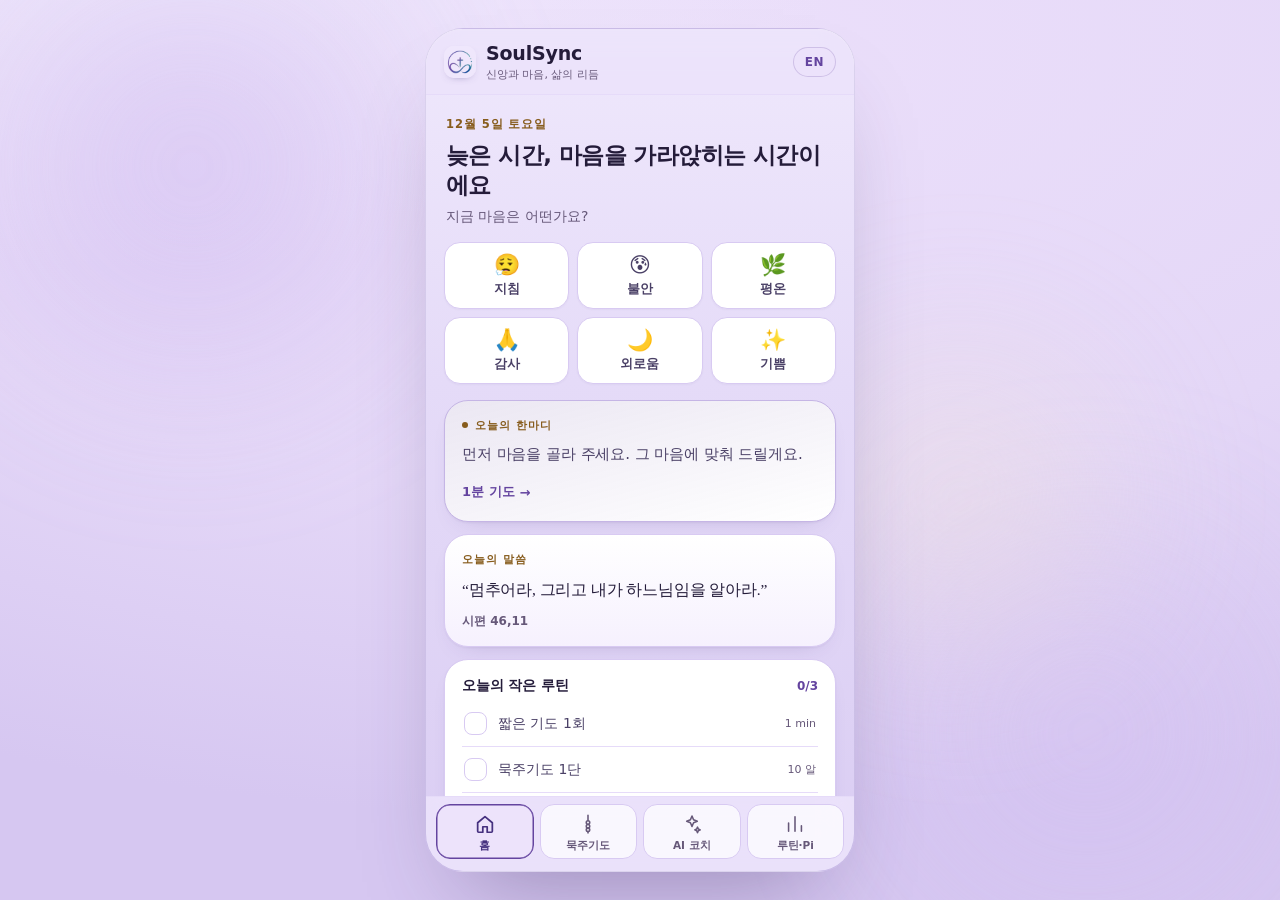
==== commit 97ae8b35: "Add the SoulSync icon, header mark and a public privacy policy - assets/: the approved square icon (" ====
--- a/index.html
+++ b/index.html
@@ -6,7 +6,8 @@
 <meta name="theme-color" content="#ece3fb" />
 <title>SoulSync · 소울싱크</title>
 <meta name="description" content="SoulSync — faith, heart, and the rhythm of life. A Catholic prayer and routine companion for Pi Pioneers." />
-<link rel="icon" href="data:image/svg+xml,%3Csvg xmlns='http://www.w3.org/2000/svg' viewBox='0 0 32 32'%3E%3Crect width='32' height='32' rx='8' fill='%23151022'/%3E%3Cpath d='M16 7v13M11 12h10' stroke='%23E3B872' stroke-width='2.4' stroke-linecap='round'/%3E%3Ccircle cx='16' cy='24' r='1.8' fill='%23E3B872'/%3E%3C/svg%3E" />
+<link rel="icon" type="image/png" href="assets/favicon.png" />
+<link rel="apple-touch-icon" href="assets/icon-192.png" />
 <link rel="stylesheet" href="styles.css" />
 </head>
 <body>
@@ -16,11 +17,7 @@
   <header class="app-header">
     <div class="brand">
       <span class="brand-mark" aria-hidden="true">
-        <svg viewBox="0 0 32 32" width="26" height="26" fill="none">
-          <path d="M16 5.5v12" stroke="currentColor" stroke-width="2.2" stroke-linecap="round"/>
-          <path d="M10.5 10.5h11" stroke="currentColor" stroke-width="2.2" stroke-linecap="round"/>
-          <circle cx="16" cy="23.5" r="2.1" fill="currentColor"/>
-        </svg>
+        <img src="assets/icon-192.png" width="32" height="32" alt="" />
       </span>
       <div class="brand-text">
         <h1>SoulSync</h1>
@@ -78,7 +75,11 @@
         </button>
         <button class="btn btn-ghost" id="startRosaryBtn" type="button" data-i18n="home.rosaryCta">묵주기도로 이어가기</button>
       </div>
-      <p class="foot-note" data-i18n="common.footer">SoulSync · Pi Next Hackathon MVP</p>
+      <p class="foot-note">
+        <span data-i18n="common.footer">SoulSync · Pi Next Hackathon MVP</span>
+        <span class="foot-dot" aria-hidden="true">·</span>
+        <a class="foot-link" href="privacy.html" data-i18n="common.privacy">개인정보처리방침</a>
+      </p>
     </section>
 
     <!-- ========================================================== ROSARY -->
@@ -255,7 +256,11 @@
         <button class="text-link danger" id="resetDataBtn" type="button" data-i18n="pi.reset">내 기록 초기화</button>
       </article>
 
-      <p class="foot-note" data-i18n="common.footer">SoulSync · Pi Next Hackathon MVP</p>
+      <p class="foot-note">
+        <span data-i18n="common.footer">SoulSync · Pi Next Hackathon MVP</span>
+        <span class="foot-dot" aria-hidden="true">·</span>
+        <a class="foot-link" href="privacy.html" data-i18n="common.privacy">개인정보처리방침</a>
+      </p>
     </section>
   </main>
 
--- a/styles.css
+++ b/styles.css
@@ -137,14 +137,15 @@
 .brand { display: flex; align-items: center; gap: 10px; min-width: 0; flex: 1 1 auto; }
 .brand-text { min-width: 0; flex: 1 1 auto; }
 .brand-mark {
-  display: grid;
-  place-items: center;
-  width: 38px; height: 38px;
-  border-radius: 12px;
-  color: #f8f4ff;
-  background: linear-gradient(150deg, #6e51a9 0%, #4f3a86 60%, #3a2a68 100%);
-  box-shadow: 0 6px 14px -8px rgba(76, 58, 133, .85);
-}
+  display: block;
+  flex: 0 0 auto;
+  width: 32px; height: 32px;
+  border-radius: 10px;
+  overflow: hidden;
+  background: #efe7fc; /* the icon's own ground, so the rounded corner blends */
+  box-shadow: 0 3px 9px -6px rgba(76, 58, 133, .8);
+}
+.brand-mark img { display: block; width: 100%; height: 100%; object-fit: cover; }
 .brand-text h1 {
   font-size: 19px;
   letter-spacing: -.01em;
@@ -493,6 +494,9 @@
 
 .prayer-text {
   font-family: var(--font-serif);
+  white-space: pre-line;
+  word-break: keep-all;
+  overflow-wrap: break-word;
   font-size: 16.5px;
   line-height: 1.85;
   letter-spacing: -.005em;
@@ -814,6 +818,15 @@
 .danger-card { background: var(--surface-2); }
 
 .foot-note { text-align: center; font-size: 10.5px; letter-spacing: .06em; text-transform: uppercase; color: var(--muted); margin: 18px 0 4px; }
+.foot-dot { margin: 0 2px 0 4px; opacity: .6; }
+.foot-link {
+  color: var(--muted);
+  text-decoration: underline;
+  text-decoration-thickness: 1px;
+  text-underline-offset: 2px;
+  text-decoration-color: color-mix(in srgb, var(--muted) 45%, transparent);
+}
+.foot-link:hover, .foot-link:focus-visible { color: var(--violet-strong); }
 
 /* ------------------------------------------------------------------ tabbar */
 .tabbar {
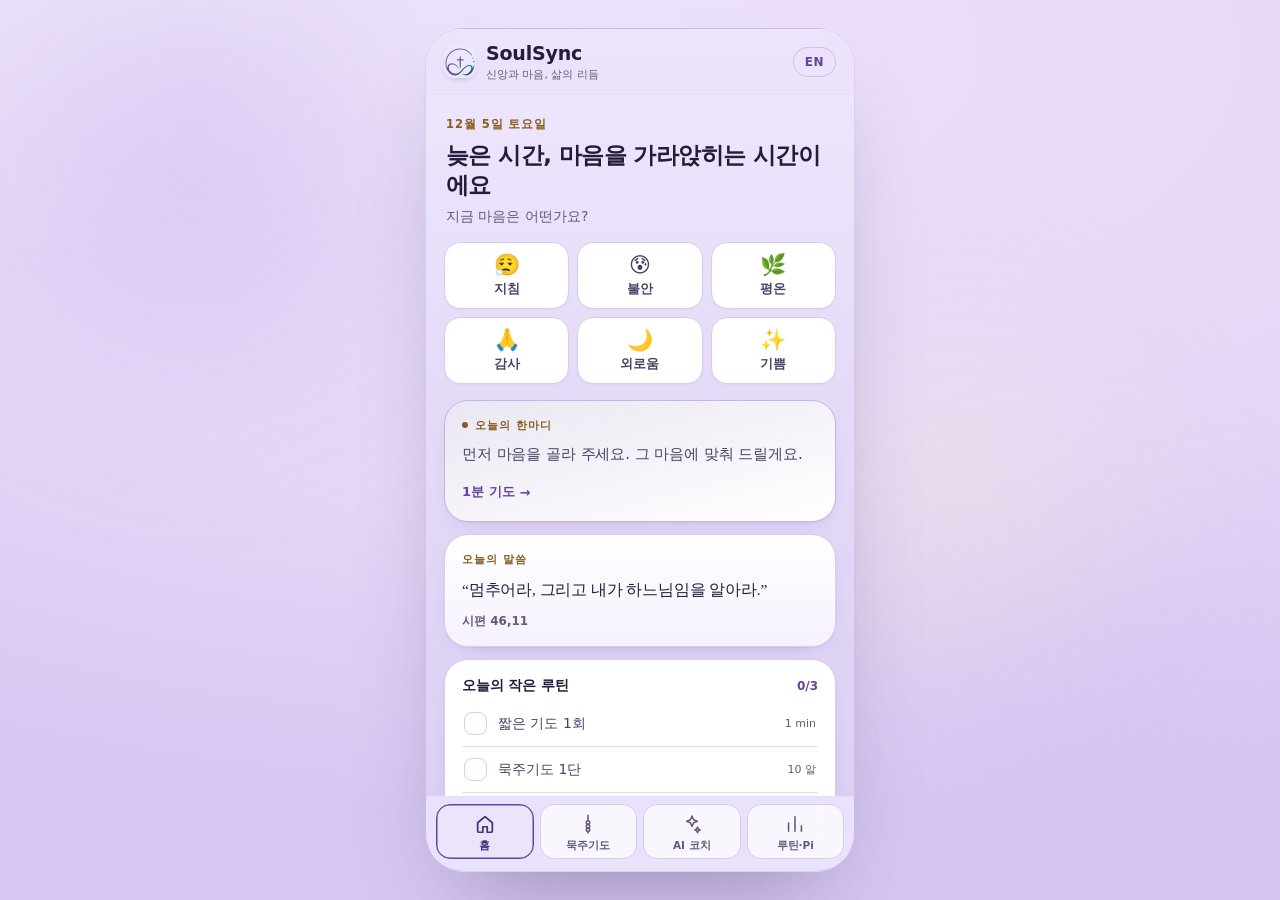
==== commit 77c8805a: "Crop the icon's mark for the 32 px header and the favicon The approved tile carries wide padding, so" ====
--- a/index.html
+++ b/index.html
@@ -17,7 +17,7 @@
   <header class="app-header">
     <div class="brand">
       <span class="brand-mark" aria-hidden="true">
-        <img src="assets/icon-192.png" width="32" height="32" alt="" />
+        <img src="assets/icon-mark-128.png" width="32" height="32" alt="" />
       </span>
       <div class="brand-text">
         <h1>SoulSync</h1>
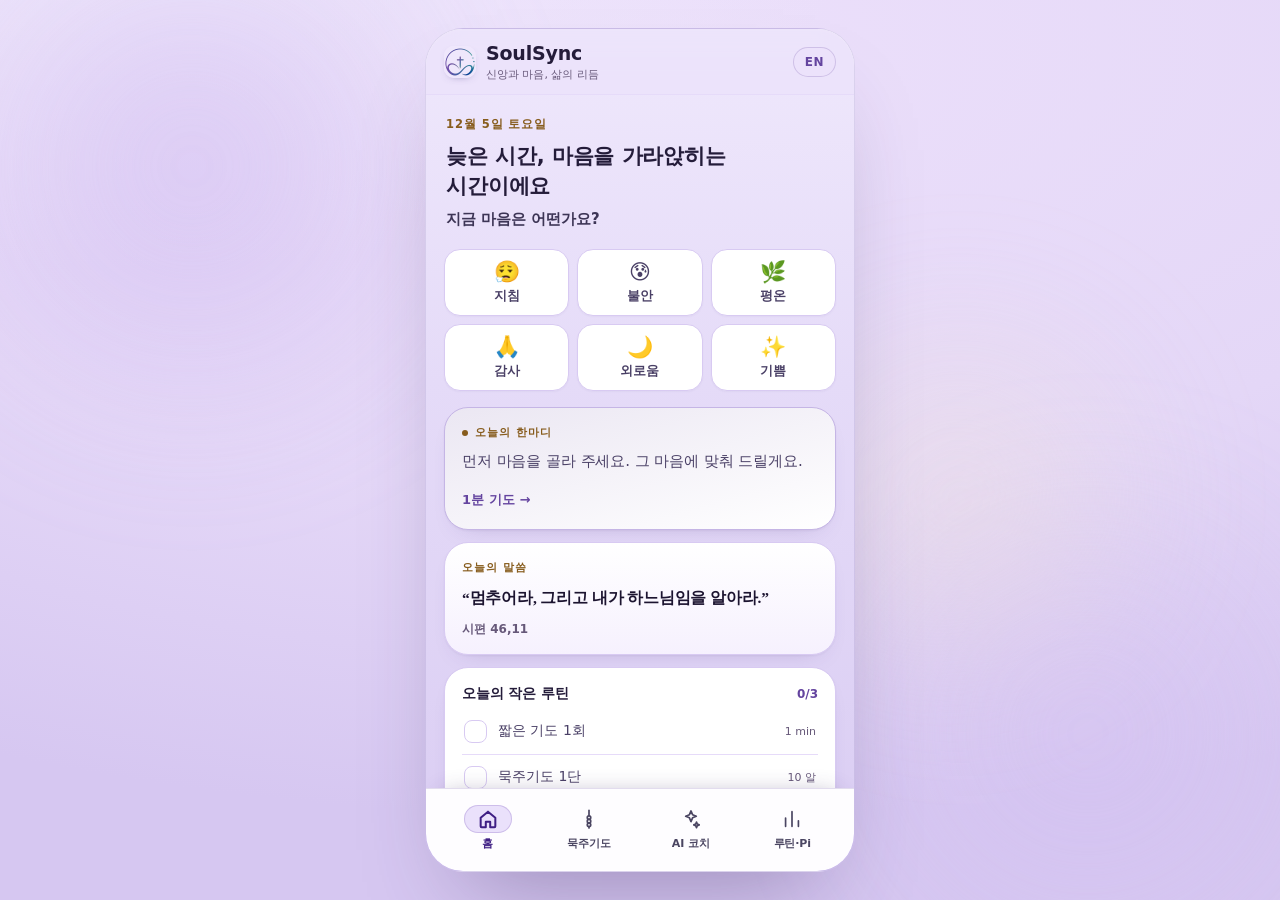
==== commit bb87d714: "Give the rosary a quiet organ, a keepable pause, and seek / step controls - organ.js: a low, warm pi" ====
--- a/index.html
+++ b/index.html
@@ -9,6 +9,10 @@
 <link rel="icon" type="image/png" href="assets/favicon.png" />
 <link rel="apple-touch-icon" href="assets/icon-192.png" />
 <link rel="stylesheet" href="styles.css" />
+<!-- Pi Browser injects its own SDK before our scripts run; remember that, so
+     pi-adapter.js can tell a real Pi host from a plain browser that merely
+     loaded the SDK tag at the bottom of this page. -->
+<script>window.__SS_PI_INJECTED = !!(window.Pi && window.Pi.authenticate);</script>
 </head>
 <body>
 <div class="ambient" aria-hidden="true"><span class="glow glow-a"></span><span class="glow glow-b"></span><span class="glow glow-c"></span></div>
@@ -112,17 +116,33 @@
         </div>
         <p class="prayer-text" id="prayerText">성부와 성자와 성령의 이름으로. 아멘.</p>
 
-        <div class="progress-track" aria-hidden="true"><div class="progress-fill" id="stepProgress"></div></div>
-
-        <button class="bead-btn" id="beadBtn" type="button">
-          <span class="bead-btn-ring" aria-hidden="true"></span>
-          <span id="beadBtnLabel">한 알 바치기</span>
-        </button>
+        <div class="seek-bar" id="seekBar" role="slider" tabindex="0" aria-orientation="horizontal"
+             aria-valuemin="0" aria-valuemax="100" aria-valuenow="0" aria-label="기도 진행 위치">
+          <div class="progress-track" aria-hidden="true"><div class="progress-fill" id="stepProgress"></div></div>
+          <span class="seek-thumb" id="seekThumb" aria-hidden="true"></span>
+        </div>
+
+        <div class="bead-action-row">
+          <button class="step-jump" id="prevStepBtn" type="button" aria-label="이전 기도">
+            <span aria-hidden="true">‹</span>
+          </button>
+          <button class="bead-btn" id="beadBtn" type="button">
+            <span class="bead-btn-ring" aria-hidden="true"></span>
+            <span id="beadBtnLabel">한 알 바치기</span>
+          </button>
+          <button class="step-jump" id="nextStepBtn" type="button" aria-label="다음 기도">
+            <span aria-hidden="true">›</span>
+          </button>
+        </div>
 
         <div class="rosary-controls">
           <button class="chip-btn" id="autoBtn" type="button" aria-pressed="false"><span aria-hidden="true">▶</span> <span data-i18n="rosary.autoStart">자동 진행</span></button>
           <button class="chip-btn" id="voiceBtn" type="button" aria-pressed="false"><span aria-hidden="true">🔊</span> <span data-i18n="rosary.voiceOff">음성 안내</span></button>
           <button class="chip-btn" id="resetBtn" type="button"><span aria-hidden="true">↺</span> <span data-i18n="rosary.reset">처음부터</span></button>
+          <button class="chip-btn bgm-chip" id="bgmBtn" type="button" aria-pressed="true">
+            <span class="bgm-icon" aria-hidden="true">⛪</span>
+            <span class="bgm-state" id="bgmState">켜짐</span>
+          </button>
         </div>
 
         <!-- Voice options stay folded away until voice guidance is on. -->
@@ -130,8 +150,8 @@
           <div class="voice-row">
             <span class="voice-label" data-i18n="rosary.voiceGender">목소리</span>
             <div class="voice-seg" id="voiceGender" role="group" aria-label="voice">
-              <button class="vseg" type="button" data-gender="female" aria-pressed="true" data-i18n="rosary.voiceFemale">여성</button>
-              <button class="vseg" type="button" data-gender="male" aria-pressed="false" data-i18n="rosary.voiceMale">남성</button>
+              <button class="vseg" type="button" data-gender="female" aria-pressed="false" data-i18n="rosary.voiceFemale">여성</button>
+              <button class="vseg" type="button" data-gender="male" aria-pressed="true" data-i18n="rosary.voiceMale">남성</button>
             </div>
           </div>
           <div class="voice-row">
@@ -309,8 +329,14 @@
 
 <div class="toast" id="toast" role="status" aria-live="polite" hidden></div>
 
+<!-- The Pi SDK is loaded in every browser, so window.Pi is there inside Pi
+     Browser even when its user agent is not recognised. async keeps the page
+     from ever waiting on it (and harmless if offline); pi-adapter.js picks the
+     SDK up whenever it arrives. -->
+<script src="https://sdk.minepi.com/pi-sdk.js" async></script>
 <script src="data.js"></script>
 <script src="rosary.js"></script>
+<script src="organ.js"></script>
 <script src="coach.js"></script>
 <script src="pi-adapter.js"></script>
 <script src="app.js"></script>
--- a/styles.css
+++ b/styles.css
@@ -14,8 +14,17 @@
   --ink: #241c3a;
   --ink-2: #4a4066;
   --muted: #665879;
+  /* Scripture and prayer bodies read one step deeper than --ink, so a serif
+     line lands crisp on a phone instead of thinning out. */
+  --scripture-ink: #1c1430;
   --line: #d8caf2;
   --line-soft: #e6dbf9;
+
+  /* The hero's question line sits directly under the greeting, so it needs
+     enough ink to read as a real sentence on a phone at arm's length. --muted
+     was too faint there; this is a violet-leaning near-ink rather than black,
+     and focus mode lifts it for the night surface. */
+  --hero-sub-ink: #3d3556;
 
   --violet: #64449f;
   --violet-strong: #46317f;
@@ -40,11 +49,33 @@
   --tab-h: 72px;
   --header-h: 64px;
 
-  /* Bottom tab buttons: a quiet face and a slightly clearer active face. */
-  --tab-face: rgba(255, 255, 255, .72);
-  --tab-face-line: var(--line);
-  --tab-on-face: #ede3fb;
-  --tab-on-line: var(--violet);
+  /* Bottom tab bar: the bar itself is the frosted white face, and the one
+     active tab sits on a violet pill. The pill, its hairline and the two tab
+     inks are stated as fixed colors rather than mixed from --muted, because
+     the bar has to stay legible on both the white face and the dark focus
+     face: the old muted grey read as washed out on a phone at arm's length. */
+  --tab-pill: #eae1fb;
+  --tab-pill-line: rgba(102, 61, 173, .22);
+  --tab-ink: #4b4662;
+  --tab-ink-active: #3f1f84;
+  --tabbar-face: rgba(255, 255, 255, .96);
+  --tabbar-line: rgba(100, 68, 159, .18);
+  --tabbar-shadow: 0 -10px 24px -18px rgba(60, 44, 96, .45);
+  /* Air under the tab labels. Android's 3-button navigation bar (~48dp) is
+     drawn OVER an edge-to-edge WebView while env(safe-area-inset-bottom)
+     still reports 0px — measured at ~45px on the Pi Browser screenshot — so
+     the floor sits just above it and only grows with a real inset (iOS home
+     indicator, etc.). */
+  --tabbar-pad-b: max(48px, calc(8px + env(safe-area-inset-bottom, 0px)));
+
+  /* Bottom sheets sit on the viewport's bottom edge, so they face the same
+     Android 3-button navigation bar the tab bar does — and lose the same way:
+     the bar is painted OVER an edge-to-edge WebView while
+     env(safe-area-inset-bottom) still reports 0px (~45px measured on the Pi
+     Browser screenshot). 18px of padding put "1분 시작하기" half under it, so
+     the sheet's paper now keeps a 56px floor below whatever it holds, and only
+     grows where a real inset is reported (iOS home indicator, etc.). */
+  --sheet-pad-b: max(56px, calc(24px + env(safe-area-inset-bottom, 0px)));
 }
 
 /* ------------------------------------------------------------------- reset */
@@ -64,6 +95,12 @@
   margin: 0;
   font-family: var(--font-ui);
   color: var(--ink);
+  /* Korean copy has to break between words, not inside one: a phone column
+     turned "내쉬어요" into "내쉬 / 어요". Every card, phrase and sheet body
+     inherits this, so the rule lives here once; long URLs and English tokens
+     still wrap instead of spilling out of their card. */
+  word-break: keep-all;
+  overflow-wrap: break-word;
   background:
     radial-gradient(90% 60% at 12% -6%, #efe8fc 0%, rgba(239, 232, 252, 0) 60%),
     radial-gradient(125% 85% at 50% 6%, #ece0fb 0%, #e4d7f7 58%, #d6c7f1 100%);
@@ -179,7 +216,7 @@
   overflow-y: auto;
   overflow-x: hidden;
   overscroll-behavior: contain;
-  padding: 18px 18px 26px;
+  padding: 18px 18px 30px;
   scrollbar-width: none;
 }
 .app-main::-webkit-scrollbar { display: none; }
@@ -216,10 +253,15 @@
 .view-sub { font-size: 12.5px; color: var(--muted); margin-top: 5px; line-height: 1.45; }
 
 /* -------------------------------------------------------------------- hero */
-.hero { padding: 4px 2px 16px; }
+.hero { padding: 4px 2px 18px; }
 .date-line { font-size: 11.5px; font-weight: 700; letter-spacing: .08em; text-transform: uppercase; color: var(--gold); }
-.hero h2 { font-size: 23px; font-weight: 800; letter-spacing: -.025em; line-height: 1.32; margin-top: 8px; }
-.hero-sub { font-size: 14px; color: var(--muted); margin-top: 7px; }
+/* 800 at -.025em read as a heavy block on the home screen ("너무 답답해").
+   One step down to 600, a touch smaller at 21px, and near-neutral tracking
+   with a taller line so the greeting feels calm and airy instead of dense. */
+.hero h2 { font-size: 21px; font-weight: 600; letter-spacing: -.006em; line-height: 1.44; margin-top: 9px; }
+/* The question right below carries the eye, so it is crisper than body muted:
+   fuller ink, 600, and 15px rather than a faint 14px whisper. */
+.hero-sub { font-size: 15px; font-weight: 600; color: var(--hero-sub-ink); letter-spacing: -.002em; line-height: 1.45; margin-top: 8px; }
 
 /* ------------------------------------------------------------------- chips */
 .chip-grid {
@@ -291,7 +333,10 @@
     var(--surface);
   border-color: color-mix(in srgb, var(--violet) 16%, var(--line));
 }
-.message-text { font-size: 15px; line-height: 1.72; color: var(--ink-2); letter-spacing: -.005em; }
+.message-text {
+  font-size: 15px; line-height: 1.72; color: var(--ink-2); letter-spacing: -.005em;
+  word-break: keep-all; overflow-wrap: break-word;
+}
 
 .text-link {
   display: inline-flex; align-items: center; gap: 5px;
@@ -306,8 +351,10 @@
 .verse-card { background: linear-gradient(180deg, var(--surface), var(--surface-2)); }
 .verse-text {
   font-family: var(--font-serif);
-  font-size: 15.5px; line-height: 1.8; color: var(--ink);
+  font-size: 15.5px; line-height: 1.8;
+  font-weight: 600; color: var(--scripture-ink);
   letter-spacing: -.01em;
+  word-break: keep-all; overflow-wrap: break-word;
 }
 .verse-ref { margin-top: 9px; font-size: 12px; font-weight: 700; color: var(--muted); }
 
@@ -499,6 +546,9 @@
   overflow-wrap: break-word;
   font-size: 16.5px;
   line-height: 1.85;
+  /* One step up from the plain 400 the serif body used to sit at — enough ink
+     to hold its line on a phone, short of the 600 the scripture body uses. */
+  font-weight: 500;
   letter-spacing: -.005em;
   color: var(--ink);
   margin-top: 8px;
@@ -506,8 +556,62 @@
   transition: font-size .3s ease;
 }
 
+/* The Creed, the Our Father and the Hail Mary are the prayers long enough to
+   push the bead button off a phone screen, so those three step down one size;
+   the short acclamations (성호경·영광송·구원의 기도) keep 16.5px. */
+.prayer-text.is-compact {
+  font-size: 15px;
+  line-height: 1.8;
+}
+
 .progress-track { height: 3px; border-radius: 999px; background: var(--line-soft); margin: 14px 0 14px; overflow: hidden; }
 .progress-fill { height: 100%; width: 0%; border-radius: 999px; background: linear-gradient(90deg, var(--violet), var(--gold)); transition: width .2s linear; }
+
+/* The progress line is also the seek control: a 28px finger-friendly strip
+   around a slim track, so the prayer can be pulled forward or back. */
+.seek-bar {
+  position: relative;
+  padding: 12px 0;
+  margin: -2px 0 2px;
+  cursor: pointer;
+  touch-action: pan-y;
+  -webkit-tap-highlight-color: transparent;
+}
+.seek-bar .progress-track { margin: 0; height: 4px; }
+.seek-bar:focus-visible { outline: 2px solid var(--violet); outline-offset: 4px; border-radius: 8px; }
+.seek-thumb {
+  position: absolute;
+  top: 50%; left: 0;
+  width: 13px; height: 13px;
+  margin: -6.5px 0 0 -6.5px;
+  border-radius: 50%;
+  background: #fff;
+  border: 2px solid var(--violet);
+  box-shadow: 0 1px 4px rgba(60, 44, 96, .28);
+  pointer-events: none;
+  opacity: 0;
+  transition: opacity .2s ease, transform .12s ease;
+}
+.seek-bar.is-touching .seek-thumb { transform: scale(1.18); }
+
+/* The bead button with one step back and one step on beside it. */
+.bead-action-row { display: flex; align-items: stretch; gap: 8px; }
+.bead-action-row .bead-btn { flex: 1 1 auto; width: auto; min-width: 0; }
+.step-jump {
+  flex: 0 0 auto;
+  width: 46px;
+  min-height: 58px;
+  display: grid; place-items: center;
+  border-radius: 999px;
+  border: 1px solid var(--line);
+  background: var(--surface-2);
+  color: var(--violet-strong);
+  font-size: 24px; font-weight: 700; line-height: 1;
+  transition: transform .12s ease, background .18s ease, opacity .18s ease;
+}
+.step-jump span { display: block; transform: translateY(-1px); }
+.step-jump:active { transform: scale(.95); background: var(--violet-soft); }
+.step-jump[disabled] { opacity: .32; }
 
 .bead-btn {
   position: relative;
@@ -536,6 +640,18 @@
 @keyframes tapFlash { from { opacity: 1; } to { opacity: 0; } }
 
 .rosary-controls { display: flex; gap: 7px; margin-top: 12px; }
+/* The cathedral sound: an icon with its state written under it, narrow enough
+   that the three main chips keep their width. */
+.rosary-controls .bgm-chip {
+  flex: 0 0 auto;
+  flex-direction: column;
+  gap: 0;
+  min-width: 50px;
+  padding: 0 7px;
+  line-height: 1;
+}
+.bgm-chip .bgm-icon { font-size: 13px; line-height: 1.15; }
+.bgm-chip .bgm-state { font-size: 9.5px; font-weight: 800; letter-spacing: .02em; line-height: 1.15; opacity: .78; }
 
 /* Voice options: folded away until voice guidance is on, then unfolded softly
    so the prayer card stays calm at rest. */
@@ -618,7 +734,7 @@
   box-shadow: var(--shadow-card);
   animation: rise .3s ease both;
 }
-.coach-reply .empathy { font-size: 14.5px; line-height: 1.75; color: var(--ink-2); }
+.coach-reply .empathy { font-size: 14.5px; line-height: 1.75; color: var(--ink-2); word-break: keep-all; overflow-wrap: break-word; }
 .coach-reply .section-label {
   font-size: 10.5px; font-weight: 800; letter-spacing: .1em; text-transform: uppercase;
   color: var(--gold); margin: 14px 0 6px;
@@ -628,6 +744,7 @@
   border-radius: 13px;
   background: var(--violet-soft);
   font-size: 13px; line-height: 1.65; color: var(--violet-strong);
+  word-break: keep-all; overflow-wrap: break-word;
 }
 .verse-box {
   padding: 12px 13px;
@@ -635,7 +752,7 @@
   background: var(--surface-2);
   border-left: 3px solid var(--gold);
 }
-.verse-box .v-text { font-family: var(--font-serif); font-size: 13.5px; line-height: 1.75; }
+.verse-box .v-text { font-family: var(--font-serif); font-size: 13.5px; line-height: 1.75; font-weight: 600; color: var(--scripture-ink); word-break: keep-all; overflow-wrap: break-word; }
 .verse-box .v-ref { font-size: 11px; color: var(--muted); font-weight: 700; margin-top: 6px; }
 .reply-actions { display: flex; align-items: center; justify-content: space-between; gap: 10px; margin-top: 13px; flex-wrap: wrap; }
 .reply-actions .btn { min-height: 42px; font-size: 13px; border-radius: 12px; padding: 0 14px; }
@@ -820,6 +937,9 @@
 .foot-note { text-align: center; font-size: 10.5px; letter-spacing: .06em; text-transform: uppercase; color: var(--muted); margin: 18px 0 4px; }
 .foot-dot { margin: 0 2px 0 4px; opacity: .6; }
 .foot-link {
+  display: inline-block;
+  padding: 5px 3px;   /* keep the 10.5px label tappable on a phone */
+  margin: -5px 0;
   color: var(--muted);
   text-decoration: underline;
   text-decoration-thickness: 1px;
@@ -829,43 +949,61 @@
 .foot-link:hover, .foot-link:focus-visible { color: var(--violet-strong); }
 
 /* ------------------------------------------------------------------ tabbar */
+/* One calm bar, not four little cards. The old per-tab borders read as
+   clipped boxes against the phone edge, so the bar now carries the frosted
+   white face, the hairline and the upward shadow, and the tabs are plain
+   icon+label buttons. Its bottom padding keeps the labels and the bar's own
+   bottom edge clear of Android's system navigation bar, which is painted on
+   top of an edge-to-edge WebView (see --tabbar-pad-b). */
 .tabbar {
   flex: 0 0 auto;
   display: grid;
   grid-template-columns: repeat(4, minmax(0, 1fr));
-  gap: 6px;
-  padding: 7px 10px calc(10px + env(safe-area-inset-bottom, 0px));
-  background: var(--bg);
-  background: color-mix(in srgb, var(--bg) 92%, transparent);
-  backdrop-filter: blur(16px);
-  border-top: 1px solid var(--line-soft);
+  align-items: stretch;
+  gap: 2px;
+  padding: 9px 12px var(--tabbar-pad-b);
+  background: var(--tabbar-face);
+  -webkit-backdrop-filter: blur(12px) saturate(140%);
+  backdrop-filter: blur(12px) saturate(140%);
+  border-top: 1px solid var(--tabbar-line);
+  box-shadow: 0 -1px 0 rgba(255, 255, 255, .9) inset, var(--tabbar-shadow);
   z-index: 6;
 }
 .tab {
   display: grid; justify-items: center; align-content: center; gap: 4px;
   min-width: 0;
-  padding: 7px 2px 5px;
-  border: 1px solid var(--tab-face-line);
-  border-radius: 14px;
-  background: var(--tab-face);
-  font-size: 10.5px; font-weight: 700; line-height: 1.2; color: var(--muted);
-  transition: color .18s ease, background .18s ease, border-color .18s ease, box-shadow .18s ease, transform .12s ease;
-}
-.tab span { display: block; max-width: 100%; white-space: nowrap; line-height: 1.2; }
+  padding: 5px 4px 4px;
+  border: 0;
+  border-radius: 16px;
+  background: transparent;
+  font-size: 11px; font-weight: 700; line-height: 1.2; letter-spacing: -.01em; color: var(--tab-ink);
+  transition: color .18s ease, transform .12s ease;
+}
+.tab span {
+  display: block; max-width: 100%; white-space: nowrap;
+  overflow: hidden; text-overflow: ellipsis; line-height: 1.25;
+}
+/* The glyph sits in a soft violet pill when its tab is current: the indicator is
+   sized around the icon alone (Material-style), so no tab reads as a bordered
+   card against the bar. The svg's own padding carries the pill. */
 .tab svg {
-  width: 22px; height: 22px;
-  fill: none; stroke: currentColor; stroke-width: 1.7; stroke-linecap: round; stroke-linejoin: round;
-  transition: stroke-width .18s ease;
-}
-/* The active face reads a touch stronger (1.5px) without the half-pixel reflow
-   a thicker border would cause: 1px border + a .5px inset ring. */
-.tab.is-active {
-  color: var(--violet-strong);
-  background: var(--tab-on-face);
-  border-color: var(--tab-on-line);
-  box-shadow: inset 0 0 0 .5px var(--tab-on-line);
-}
-.tab.is-active svg { stroke-width: 1.9; }
+  width: 48px; height: 28px;
+  padding: 3px 12px;
+  border-radius: 999px;
+  background: transparent;
+  fill: none; stroke: currentColor; stroke-width: 1.85; stroke-linecap: round; stroke-linejoin: round;
+  transition: background .18s ease, box-shadow .18s ease, stroke-width .18s ease;
+}
+/* The current tab is not just tinted: 800 on the label and a 2.2 stroke on the
+   glyph, over a deeper --tab-ink-active, so it reads as the grounded one on a
+   phone at arm's length. The selector also covers aria-current="page", which
+   switchTab() sets on the same button. */
+.tab.is-active, .tab[aria-current="page"] { color: var(--tab-ink-active); font-weight: 800; }
+.tab.is-active svg, .tab[aria-current="page"] svg {
+  background: var(--tab-pill);
+  box-shadow: inset 0 0 0 1px var(--tab-pill-line);
+  stroke-width: 2.2;
+}
 .tab:active { transform: scale(.97); }
 
 /* ------------------------------------------------------------- focus mode */
@@ -878,6 +1016,7 @@
   --ink: #f3edf8;
   --ink-2: #ded5ea;
   --muted: #a096b4;
+  --scripture-ink: #fdfbff;
   --line: #2a2138;
   --line-soft: #221a2e;
   --violet: #b79ae0;
@@ -888,15 +1027,25 @@
   --sage: #9dbba8;
   --sage-soft: #1e2a24;
   --shadow-card: 0 1px 2px rgba(0, 0, 0, .3), 0 14px 30px -22px rgba(0, 0, 0, .9);
-
-  /* Tab buttons in the dark focus theme: a faint glass face instead of white. */
-  --tab-face: rgba(255, 255, 255, .04);
-  --tab-face-line: #2f2542;
-  --tab-on-face: #2e2246;
-  --tab-on-line: #8f74c4;
-}
-.phone-frame.focus-mode .app-header,
-.phone-frame.focus-mode .tabbar { opacity: .55; }
+  /* Same crispness as the daylight hero, lifted for the night face. */
+  --hero-sub-ink: #dcd2ec;
+
+  /* The dark focus theme keeps a dark glass bar instead of the white one: the
+     pill and both inks are lifted so the same four labels still read against
+     the night surface, since the whole bar is dimmed a little further down. */
+  --tab-pill: rgba(183, 154, 224, .24);
+  --tab-pill-line: rgba(198, 173, 236, .44);
+  --tab-ink: #c6bade;
+  --tab-ink-active: #efe4ff;
+  --tabbar-face: rgba(16, 12, 25, .96);
+  --tabbar-line: #362a49;
+  --tabbar-shadow: 0 -10px 24px -18px rgba(0, 0, 0, .9);
+}
+/* Focus mode steps the chrome back, but at .55 the whole tab bar sank into the
+   night surface and its labels went grey and unreadable; the header keeps the
+   quiet .55 while the bar holds enough presence to still be a navigation. */
+.phone-frame.focus-mode .app-header { opacity: .55; }
+.phone-frame.focus-mode .tabbar { opacity: .78; }
 .phone-frame.focus-mode .seg-row,
 .phone-frame.focus-mode .rec-note,
 .phone-frame.focus-mode .mystery-strip,
@@ -908,6 +1057,7 @@
   box-shadow: 0 0 60px -20px rgba(180, 150, 220, .35);
 }
 .phone-frame.focus-mode .prayer-text { font-size: 20px; line-height: 1.95; }
+.phone-frame.focus-mode .prayer-text.is-compact { font-size: 18px; line-height: 1.9; }
 .phone-frame.focus-mode .decade-dots span.is-current { box-shadow: 0 0 0 5px rgba(224, 184, 114, .18); }
 .phone-frame.focus-mode .app-main { padding-bottom: 12px; }
 
@@ -931,14 +1081,17 @@
   -webkit-overflow-scrolling: touch;
   background: var(--bg);
   border-radius: 28px 28px 0 0;
-  padding: 8px 20px calc(18px + env(safe-area-inset-bottom, 0px));
+  padding: 8px 20px var(--sheet-pad-b);
   box-shadow: 0 -20px 50px -20px rgba(0, 0, 0, .5);
   animation: slideUp .3s cubic-bezier(.2, .8, .3, 1) both;
 }
 @media (min-width: 760px) {
-  .sheet { border-radius: 28px; margin-bottom: 24px; max-width: 400px; }
-  .tabbar { padding-bottom: calc(12px + env(safe-area-inset-bottom, 0px)); }
-  .tab { padding-top: 8px; padding-bottom: 6px; }
+  /* A desktop sheet floats 24px above the window edge, so it needs no
+     system-navigation clearance under it: the phone floor would read as a
+     large empty band inside the card. */
+  .sheet { border-radius: 28px; margin-bottom: 24px; max-width: 400px; padding: 8px 20px 22px; }
+  .tabbar { padding-bottom: calc(14px + env(safe-area-inset-bottom, 0px)); }
+  .tab { padding-top: 7px; padding-bottom: 6px; }
 }
 @keyframes slideUp { from { transform: translateY(28px); opacity: .6; } to { transform: none; opacity: 1; } }
 
@@ -986,7 +1139,7 @@
   }
 }
 .minute-step { font-size: 11px; font-weight: 800; letter-spacing: .1em; text-transform: uppercase; color: var(--gold); text-align: center; }
-.minute-text { font-family: var(--font-serif); font-size: 15px; line-height: 1.8; text-align: center; color: var(--ink-2); margin: 6px 4px 14px; min-height: 0; }
+.minute-text { font-family: var(--font-serif); font-size: 15px; line-height: 1.8; text-align: center; font-weight: 600; color: var(--scripture-ink); margin: 6px 4px 14px; min-height: 0; word-break: keep-all; overflow-wrap: break-word; }
 .sheet-actions { display: grid; gap: 8px; }
 
 /* Short phones (and a browser toolbar taking its share): keep the whole sheet —
@@ -1000,7 +1153,9 @@
 
 /* ------------------------------------------------------------------- toast */
 .toast {
-  position: fixed; left: 50%; bottom: calc(84px + env(safe-area-inset-bottom, 0px));
+  /* Above the tab bar, whose own safe-area floor (--tabbar-pad-b) is now deep
+     enough that 84px from the window edge would have put the toast behind it. */
+  position: fixed; left: 50%; bottom: calc(var(--tabbar-pad-b) + 77px);
   transform: translateX(-50%);
   z-index: 60;
   max-width: min(360px, 88vw);
@@ -1019,12 +1174,12 @@
 
 /* -------------------------------------------------------------- small tweaks */
 @media (max-width: 360px) {
-  .tabbar { gap: 5px; padding-left: 8px; padding-right: 8px; }
-  .tab { font-size: 10px; padding-left: 1px; padding-right: 1px; }
-  .tab svg { width: 20px; height: 20px; }
+  .tabbar { gap: 1px; padding-left: 8px; padding-right: 8px; }
+  .tab { font-size: 10.5px; padding-left: 2px; padding-right: 2px; }
+  .tab svg { width: 44px; height: 26px; padding: 2px 10px; }
   .app-main { padding: 14px 14px 22px; }
   .app-main.is-coach { padding-bottom: 0; }
-  .hero h2 { font-size: 21px; }
+  .hero h2 { font-size: 19.5px; }
   .prayer-text { font-size: 15.5px; }
   .chip-btn { font-size: 11px; }
   .vseg { font-size: 11px; min-height: 30px; padding: 0 5px; }
@@ -1035,6 +1190,14 @@
   .send-btn { width: 44px; height: 44px; }
 }
 
+@media (max-width: 380px) {
+  /* Four chips no longer fit one line: two even rows instead of a squeezed
+     or spilling row. */
+  .rosary-controls { display: grid; grid-template-columns: 1fr 1fr; gap: 7px; }
+  .rosary-controls .bgm-chip { flex-direction: row; gap: 5px; min-width: 0; }
+  .bgm-chip .bgm-state { font-size: 11px; }
+}
+
 @media (prefers-reduced-motion: reduce) {
   *, *::before, *::after { animation-duration: .001ms !important; animation-iteration-count: 1 !important; transition-duration: .001ms !important; }
 }
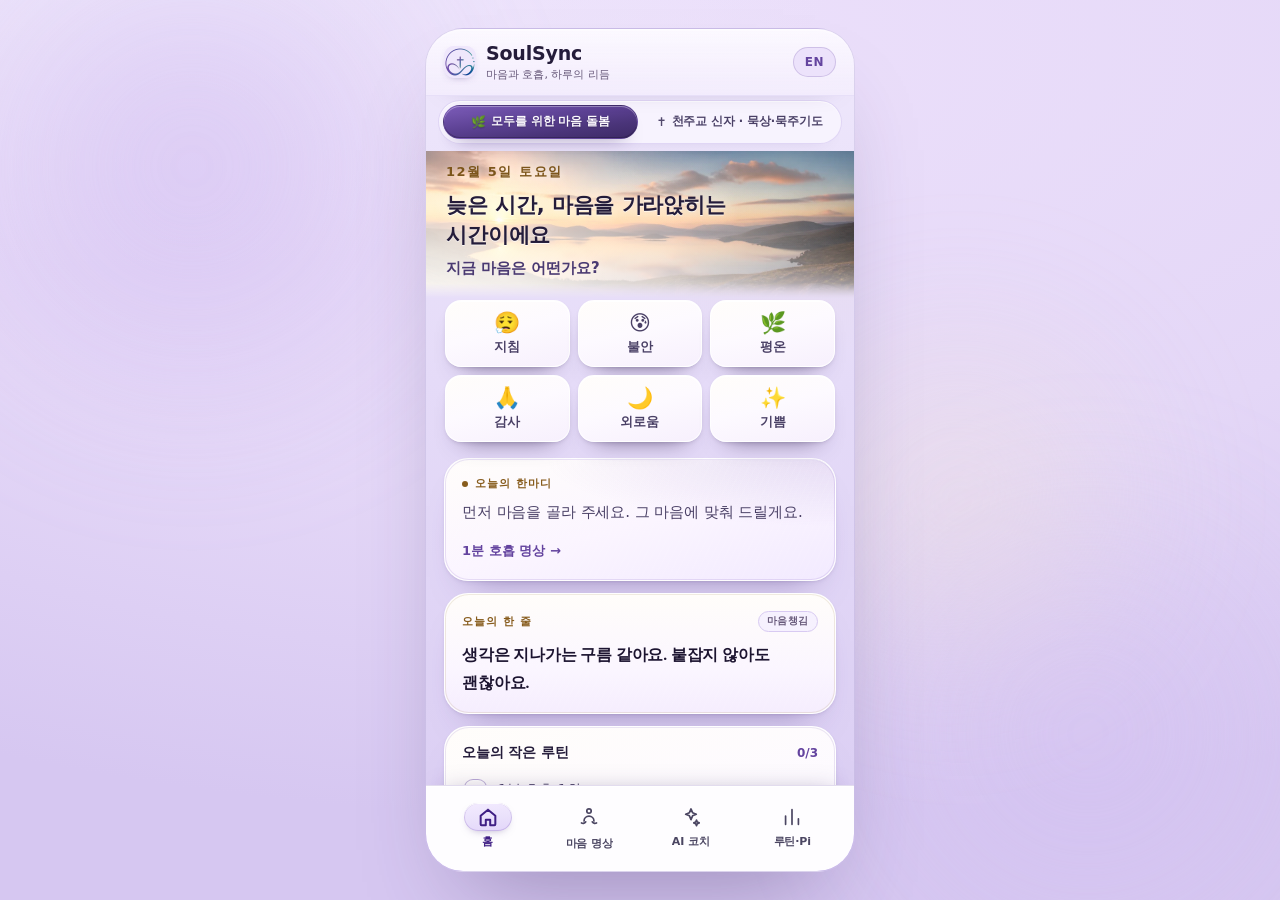
==== commit 4a73eaf4: "Add two modes: mind care (default) and Catholic prayer - a mode bar under the header switches betwee" ====
--- a/index.html
+++ b/index.html
@@ -14,7 +14,7 @@
      loaded the SDK tag at the bottom of this page. -->
 <script>window.__SS_PI_INJECTED = !!(window.Pi && window.Pi.authenticate);</script>
 </head>
-<body>
+<body data-mode="mind">
 <div class="ambient" aria-hidden="true"><span class="glow glow-a"></span><span class="glow glow-b"></span><span class="glow glow-c"></span></div>
 
 <div class="phone-frame" id="phoneFrame">
@@ -25,7 +25,7 @@
       </span>
       <div class="brand-text">
         <h1>SoulSync</h1>
-        <p data-i18n="brand.tagline">신앙과 마음, 삶의 리듬</p>
+        <p data-i18n="brand.tagline" data-i18n-mind="brand.tagline.mind">신앙과 마음, 삶의 리듬</p>
       </div>
     </div>
     <div class="header-actions">
@@ -34,6 +34,20 @@
     </div>
   </header>
 
+  <!-- Two ways into the app, one tap apart. `mind` is the default: a wide,
+       non-religious mind-care mode. `catholic` opens the prayer life. The bar
+       sits between the header and the page so it never scrolls away. -->
+  <div class="mode-bar" id="modeBar" role="tablist" aria-label="모드 선택" data-i18n-aria="mode.label">
+    <button class="mode-opt" id="modeMindBtn" type="button" role="tab" data-mode="mind" aria-selected="true">
+      <span class="mode-ico" aria-hidden="true">🌿</span>
+      <span data-i18n="mode.mind">모두를 위한 마음 돌봄</span>
+    </button>
+    <button class="mode-opt" id="modeCatholicBtn" type="button" role="tab" data-mode="catholic" aria-selected="false">
+      <span class="mode-ico" aria-hidden="true">✝</span>
+      <span data-i18n="mode.catholic">천주교 신자 · 묵상·묵주기도</span>
+    </button>
+  </div>
+
   <main class="app-main" id="appMain">
 
     <!-- ============================================================ HOME -->
@@ -53,14 +67,22 @@
         </div>
         <p class="message-text" id="moodMessage"></p>
         <button class="text-link" id="homeMinuteLink" type="button">
-          <span data-i18n="home.minuteCta">1분 기도</span> <span aria-hidden="true">→</span>
+          <span data-i18n="home.minuteCta" data-i18n-mind="home.minuteCtaMind">1분 기도</span> <span aria-hidden="true">→</span>
         </button>
       </article>
 
-      <article class="card verse-card">
+      <article class="card verse-card" data-mode-only="catholic">
         <div class="card-eyebrow" data-i18n="home.verseLabel">오늘의 말씀</div>
         <p class="verse-text" id="homeVerseText"></p>
         <p class="verse-ref" id="homeVerseRef"></p>
+      </article>
+
+      <article class="card verse-card mind-line-card" data-mode-only="mind">
+        <div class="card-eyebrow">
+          <span data-i18n="home.verseLabelMind">오늘의 한 줄</span>
+          <span class="line-tag" data-i18n="home.verseTagMind">마음챙김</span>
+        </div>
+        <p class="verse-text" id="homeMindLineText"></p>
       </article>
 
       <article class="card todo-card">
@@ -75,9 +97,10 @@
       <div class="cta-stack">
         <button class="btn btn-primary" id="startPrayerBtn" type="button">
           <span class="btn-icon" aria-hidden="true">▶</span>
-          <span data-i18n="home.prayerCta">기도 시작하기</span>
+          <span data-i18n="home.prayerCta" data-i18n-mind="home.prayerCtaMind">기도 시작하기</span>
         </button>
-        <button class="btn btn-ghost" id="startRosaryBtn" type="button" data-i18n="home.rosaryCta">묵주기도로 이어가기</button>
+        <button class="btn btn-ghost" id="startRosaryBtn" type="button" data-mode-only="catholic" data-i18n="home.rosaryCta">묵주기도로 이어가기</button>
+        <button class="btn btn-ghost" id="startMeditationBtn" type="button" data-mode-only="mind" data-i18n="home.rosaryCtaMind">마음 명상으로 이어가기</button>
       </div>
       <p class="foot-note">
         <span data-i18n="common.footer">SoulSync · Pi Next Hackathon MVP</span>
@@ -177,12 +200,74 @@
       </article>
     </section>
 
+    <!-- ======================================================= MEDITATION -->
+    <!-- The mind-care mode's second tab. Four things to rest on, a 4-2-6
+         breathing rhythm, and a plain timer. Nothing here refers to faith, so
+         a first-time visitor meets a mind exercise rather than a rite. -->
+    <section class="view" id="view-meditation" data-view="meditation" aria-label="Meditation">
+      <div class="view-head">
+        <div>
+          <h2 data-i18n="med.title">마음 명상</h2>
+          <p class="view-sub" data-i18n="med.sub">호흡에 머물고, 마음으로 돌아오는 시간</p>
+        </div>
+        <button class="icon-btn" id="medFocusBtn" type="button" aria-pressed="false" aria-label="집중 모드">
+          <span aria-hidden="true">🌙</span>
+        </button>
+      </div>
+
+      <p class="med-topic-label" data-i18n="med.topicLabel">무엇에 머물까요</p>
+      <div class="seg-row med-topics" id="medTopics" role="group" aria-label="topic"></div>
+
+      <article class="card med-card">
+        <p class="med-guide" id="medGuide"></p>
+
+        <div class="breath-wrap med-wrap">
+          <div class="breath-ring med-orb" id="medOrb"><span id="medTime">10:00</span></div>
+        </div>
+
+        <p class="med-phase" id="medPhase"></p>
+        <p class="med-breath-count" id="medBreathCount"></p>
+
+        <div class="med-rhythm" id="medRhythm" aria-hidden="true">
+          <div class="rhythm-labels">
+            <span class="rhythm-seg seg-in" data-phase="inhale"><b>4</b><i data-i18n="med.barIn">들이쉬기</i></span>
+            <span class="rhythm-seg seg-hold" data-phase="hold"><b>2</b><i data-i18n="med.barHold">멈추기</i></span>
+            <span class="rhythm-seg seg-out" data-phase="exhale"><b>6</b><i data-i18n="med.barOut">내쉬기</i></span>
+          </div>
+          <div class="rhythm-track">
+            <span class="rhythm-zone z-in"></span>
+            <span class="rhythm-zone z-hold"></span>
+            <span class="rhythm-zone z-out"></span>
+            <span class="rhythm-fill" id="medRhythmFill"></span>
+          </div>
+        </div>
+
+        <div class="med-durations" id="medDurations" role="group" aria-label="length"></div>
+
+        <div class="med-actions">
+          <button class="btn btn-primary" id="medStartBtn" type="button" data-i18n="med.start">시작하기</button>
+          <button class="chip-btn" id="medResetBtn" type="button"><span aria-hidden="true">↺</span> <span data-i18n="med.reset">처음부터</span></button>
+        </div>
+        <p class="card-note" data-i18n="med.doneNote">3분도 10분도 같은 마음이에요. 앉았다는 것만으로 충분해요.</p>
+      </article>
+
+      <article class="card done-card" id="medDone" hidden>
+        <div class="done-mark" aria-hidden="true">🌿</div>
+        <h3 data-i18n="med.doneTitle">명상을 마쳤어요</h3>
+        <p data-i18n="med.doneBody">지금의 호흡과 마음을 그대로 안고 가요. 오늘의 명상이 기록됐어요.</p>
+        <div class="done-actions">
+          <button class="btn btn-primary" id="medAgainBtn" type="button" data-i18n="med.again">한 번 더</button>
+          <button class="btn btn-ghost" id="medRoutineBtn" type="button" data-i18n="med.routine">루틴 보기</button>
+        </div>
+      </article>
+    </section>
+
     <!-- =========================================================== COACH -->
     <section class="view" id="view-coach" data-view="coach" aria-label="AI Coach">
       <div class="view-head">
         <div>
           <h2 data-i18n="coach.title">AI 코치</h2>
-          <p class="view-sub" data-i18n="coach.sub">지금 마음을 적어 주세요.</p>
+          <p class="view-sub" data-i18n="coach.sub" data-i18n-mind="coach.subMind">지금 마음을 적어 주세요.</p>
         </div>
       </div>
 
@@ -203,7 +288,7 @@
       <div class="view-head">
         <div>
           <h2 data-i18n="routine.title">루틴 · Pi</h2>
-          <p class="view-sub" data-i18n="pi.sub">기도 기록은 내 계정에, 작은 감사는 투명하게.</p>
+          <p class="view-sub" data-i18n="pi.sub" data-i18n-mind="pi.subMind">기도 기록은 내 계정에, 작은 감사는 투명하게.</p>
         </div>
       </div>
 
@@ -221,7 +306,7 @@
       <article class="card week-card">
         <div class="todo-head">
           <h3 data-i18n="routine.weekTitle">최근 7일</h3>
-          <span class="legend" data-i18n="routine.legend">기도 · 묵주 · 말씀</span>
+          <span class="legend" data-i18n="routine.legend" data-i18n-mind="routine.legendMind">기도 · 묵주 · 말씀</span>
         </div>
         <div class="week-grid" id="weekGrid"></div>
       </article>
@@ -250,23 +335,23 @@
       </article>
 
       <article class="card offer-card">
-        <div class="card-eyebrow" data-i18n="pi.offerTitle">감사 봉헌</div>
-        <p class="offer-desc" data-i18n="pi.offerDesc">마음에 남은 감사만큼 작은 Pi를 봉헌해 보세요.</p>
+        <div class="card-eyebrow" data-i18n="pi.offerTitle" data-i18n-mind="pi.offerTitleMind">감사 봉헌</div>
+        <p class="offer-desc" data-i18n="pi.offerDesc" data-i18n-mind="pi.offerDescMind">마음에 남은 감사만큼 작은 Pi를 봉헌해 보세요.</p>
         <div class="amount-row" id="piAmountChips"></div>
         <label class="field">
           <span data-i18n="pi.memoLabel">한 줄 메모 (선택)</span>
-          <input id="piMemo" type="text" maxlength="60" data-i18n-placeholder="pi.memoPlaceholder" placeholder="오늘 감사한 일" />
+          <input id="piMemo" type="text" maxlength="60" data-i18n-placeholder="pi.memoPlaceholder" data-i18n-placeholder-mind="pi.memoPlaceholderMind" placeholder="오늘 감사한 일" />
         </label>
-        <button class="btn btn-gold" id="piOfferBtn" type="button" data-i18n="pi.offerBtn">Pi로 봉헌하기</button>
+        <button class="btn btn-gold" id="piOfferBtn" type="button" data-i18n="pi.offerBtn" data-i18n-mind="pi.offerBtnMind">Pi로 봉헌하기</button>
         <p class="pi-status" id="piStatus" role="status"></p>
         <div class="recent-head"><span data-i18n="pi.recent">최근 봉헌</span></div>
         <ul class="recent-list" id="piRecentList"></ul>
       </article>
 
       <article class="card solidarity-card">
-        <div class="card-eyebrow" data-i18n="pi.solidTitle">글로벌 묵주기도 연대</div>
+        <div class="card-eyebrow" data-i18n="pi.solidTitle" data-i18n-mind="pi.solidTitleMind">글로벌 묵주기도 연대</div>
         <p class="solid-count"><b id="solidCount">0</b></p>
-        <p class="solid-desc" data-i18n="pi.solidDesc">오늘 함께 기도한 파이오니어</p>
+        <p class="solid-desc" data-i18n="pi.solidDesc" data-i18n-mind="pi.solidDescMind">오늘 함께 기도한 파이오니어</p>
         <p class="solid-mine" id="solidMine"></p>
         <p class="card-note" data-i18n="pi.solidNote">데모 모드에서는 예시 숫자로 표시돼요.</p>
       </article>
@@ -290,8 +375,13 @@
       <span data-i18n="nav.home">홈</span>
     </button>
     <button class="tab" data-tab="rosary" type="button">
-      <svg viewBox="0 0 24 24" aria-hidden="true"><path d="M12 2.6v5.2"/><circle cx="12" cy="10.4" r="1.9"/><circle cx="12" cy="14.4" r="1.9"/><circle cx="12" cy="18.4" r="1.9"/><path d="M12 20.4v1.4"/></svg>
-      <span data-i18n="nav.rosary">묵주기도</span>
+      <span class="tab-ico" data-mode-only="catholic">
+        <svg viewBox="0 0 24 24" aria-hidden="true"><path d="M12 2.6v5.2"/><circle cx="12" cy="10.4" r="1.9"/><circle cx="12" cy="14.4" r="1.9"/><circle cx="12" cy="18.4" r="1.9"/><path d="M12 20.4v1.4"/></svg>
+      </span>
+      <span class="tab-ico" data-mode-only="mind">
+        <svg viewBox="0 0 24 24" aria-hidden="true"><circle cx="12" cy="6.6" r="2.4"/><path d="M6.6 17.4c0-3 2.4-5.3 5.4-5.3s5.4 2.3 5.4 5.3"/><path d="M3.8 19.6c1.9.9 4 .1 4.6-1.2"/><path d="M20.2 19.6c-1.9.9-4 .1-4.6-1.2"/></svg>
+      </span>
+      <span data-i18n="nav.rosary" data-i18n-mind="nav.meditation">묵주기도</span>
     </button>
     <button class="tab" data-tab="coach" type="button">
       <svg viewBox="0 0 24 24" aria-hidden="true"><path d="M12 3.2l1.7 4.1 4.1 1.7-4.1 1.7L12 14.8l-1.7-4.1L6.2 9l4.1-1.7z"/><path d="M18 15.4l.9 2.1 2.1.9-2.1.9-.9 2.1-.9-2.1-2.1-.9 2.1-.9z"/></svg>
@@ -310,7 +400,7 @@
     <div class="sheet-grab" aria-hidden="true"></div>
     <div class="sheet-head">
       <div class="sheet-title">
-        <h3 id="minuteTitle" data-i18n="minute.title">1분 기도</h3>
+        <h3 id="minuteTitle" data-i18n="minute.title" data-i18n-mind="minute.titleMind">1분 기도</h3>
         <span class="minute-for" id="minuteFor" hidden></span>
       </div>
       <button class="icon-btn small" id="minuteClose" type="button" aria-label="close">✕</button>
--- a/styles.css
+++ b/styles.css
@@ -41,6 +41,65 @@
   --shadow-card: 0 1px 2px rgba(60, 44, 96, .05), 0 10px 24px -18px rgba(76, 58, 133, .38);
   --shadow-float: 0 18px 44px -18px rgba(76, 58, 133, .38);
 
+  /* --- materials -------------------------------------------------------
+     Flat #fff on the lavender page read as paper, so every card now wears a
+     pearl-ivory face: a silk sheen that shifts from warm white to a faint
+     violet at the bottom corner, a hairline of light along the edge, and a
+     violet-toned ring just inside it. The three shadows are layered on
+     purpose — a 1px contact shadow, a soft mid shadow, and a long ambient
+     one — so a card sits on the page with weight instead of floating flat. */
+  --card-face: linear-gradient(166deg, #fffdfa 0%, #fdfaff 46%, #f7f0fd 100%);
+  --card-face-soft: linear-gradient(166deg, #fdf8ff 0%, #faf4fe 55%, #f4ecfd 100%);
+  --card-edge: rgba(255, 255, 255, .92);
+  --card-ring: rgba(112, 80, 170, .14);
+  --card-shadow:
+    0 1px 0 rgba(255, 255, 255, .9) inset,
+    0 1px 2px rgba(60, 44, 96, .06),
+    0 2px 6px -3px rgba(70, 50, 120, .16),
+    0 22px 36px -26px rgba(70, 50, 120, .55);
+  --card-sheen: repeating-linear-gradient(116deg,
+    rgba(255, 255, 255, .34) 0 1px,
+    rgba(255, 255, 255, 0) 1px 6px);
+
+  /* The few cards that carry their own tint do it through these, so the night
+     face can swap every surface in one place instead of chasing selectors. */
+  --message-face: radial-gradient(120% 90% at 100% 0%, rgba(122, 88, 190, .16), transparent 62%),
+    linear-gradient(166deg, #fffdfb 0%, #fbf5ff 52%, #f2eaff 100%);
+  --verse-face: linear-gradient(180deg, #fffdfa 0%, #fbf6ff 62%, #f5edfe 100%);
+  --feedback-face: linear-gradient(166deg, #fffdfa 0%, #fbf7ff 56%, #f3ebfd 100%);
+  --solidarity-face: radial-gradient(120% 70% at 50% 0%, rgba(150, 112, 214, .14), transparent 62%),
+    linear-gradient(180deg, #fffdfa 0%, #fbf5ff 56%, #f4ecfd 100%);
+  --done-face: radial-gradient(120% 80% at 50% -10%, rgba(224, 184, 114, .22), transparent 62%),
+    linear-gradient(180deg, #fffdf7 0%, #fdf6ea 55%, #f8efdf 100%);
+  --badge-face: linear-gradient(172deg, #fdf2d9, #f6e6c3 60%, #eed9a9);
+  --chip-on-face: linear-gradient(170deg, #f4ecff, #e9dcfb);
+  --gold-tint-face: linear-gradient(172deg, #fdf3dd, #f8e8c8 60%, #f1dcae);
+  --message-ring: rgba(122, 88, 190, .16);
+  --verse-ring: rgba(150, 112, 42, .14);
+  --done-ring: rgba(184, 138, 54, .22);
+  --sheet-face: radial-gradient(120% 60% at 50% 0%, rgba(255, 255, 255, .75), transparent 62%),
+    linear-gradient(180deg, #fdfaff 0%, #f8f1fe 58%, #f1e7fc 100%);
+  --sheet-edge: rgba(255, 255, 255, .9);
+
+  /* Satin for the primary and gold actions: the top edge catches light, the
+     body runs two stops darker, and the bottom carries a hair of shade, which
+     is what makes a flat fill read as a button you can press. */
+  --satin-violet: linear-gradient(172deg, #7d5dba 0%, #5c4193 44%, #4a3479 72%, #3d2a66 100%);
+  --satin-violet-line: rgba(255, 255, 255, .34);
+  --satin-gold: linear-gradient(172deg, #f7e2b6 0%, #e6c483 38%, #d3a85f 68%, #b98c3c 100%);
+  --satin-gold-line: rgba(255, 255, 255, .6);
+
+  /* Ink used on top of the home hero photograph. The plate is now a bright
+     morning window rather than a dark chapel, so the ink is the app's deep
+     violet instead of warm white; the halo behind it is white, which is what
+     keeps the date and the greeting crisp on the pale glass. Focus mode swaps
+     all four back to light ink on a dark night scrim. */
+  --hero-ink: #241c3a;
+  --hero-ink-soft: #4a3a72;
+  --hero-gold: #7c551a;
+  --hero-halo: rgba(255, 255, 255, .72);
+  --hero-photo: url("assets/hero-morning.webp");
+
   --font-ui: -apple-system, BlinkMacSystemFont, "Apple SD Gothic Neo", "Pretendard",
     "Noto Sans KR", "Malgun Gothic", system-ui, "Segoe UI", Roboto, sans-serif;
   --font-serif: "Iowan Old Style", "Apple Garamond", "Noto Serif KR", "Nanum Myeongjo",
@@ -48,6 +107,9 @@
 
   --tab-h: 72px;
   --header-h: 64px;
+  /* The scroll container's own gutter. The home hero bleeds to the frame's
+     edges by pulling back exactly this much, so the two must stay in step. */
+  --main-pad: 18px;
 
   /* Bottom tab bar: the bar itself is the frosted white face, and the one
      active tab sits on a violet pill. The pill, its hairline and the two tab
@@ -141,6 +203,11 @@
   display: flex;
   flex-direction: column;
   background: var(--bg-grad);
+  /* Color is stated on the frame, not inherited from <body>: focus mode swaps
+     --ink for a light night ink inside .phone-frame, and any element without
+     its own color (a heading, a paragraph) was inheriting body's dark ink and
+     sinking into the dark surface. */
+  color: var(--ink);
   overflow: hidden;
   transition: background .45s ease, color .45s ease;
 }
@@ -161,11 +228,17 @@
   align-items: center;
   justify-content: space-between;
   gap: 10px;
-  padding: 14px 18px 12px;
-  background: var(--bg);
-  background: color-mix(in srgb, var(--bg) 88%, transparent);
-  backdrop-filter: blur(14px);
-  border-bottom: 1px solid var(--line-soft);
+  padding: 14px 18px 13px;
+  /* Frosted glass over the page instead of an opaque band: the header keeps
+     the frame's palette but lets the lavender glow through, and a lit top
+     edge plus a fading hairline replace the flat border. */
+  background: linear-gradient(180deg,
+    rgba(255, 255, 255, .74) 0%,
+    color-mix(in srgb, var(--bg) 62%, rgba(255, 255, 255, .78)) 100%);
+  -webkit-backdrop-filter: blur(18px) saturate(150%);
+  backdrop-filter: blur(18px) saturate(150%);
+  border-bottom: 1px solid color-mix(in srgb, var(--line) 55%, transparent);
+  box-shadow: 0 1px 0 rgba(255, 255, 255, .55) inset, 0 12px 26px -26px rgba(60, 44, 96, .55);
   z-index: 5;
   min-width: 0;
   max-width: 100%;
@@ -216,12 +289,20 @@
   overflow-y: auto;
   overflow-x: hidden;
   overscroll-behavior: contain;
-  padding: 18px 18px 30px;
+  padding: var(--main-pad) var(--main-pad) 30px;
   scrollbar-width: none;
 }
 .app-main::-webkit-scrollbar { display: none; }
 
 .view { display: none; max-width: 100%; min-width: 0; }
+/* A soft light from above the column: without it the screens that carry no
+   photograph (rosary, coach, routine) read as a flat lavender sheet, and a
+   card's shadow has nothing to fall on. */
+.app-main {
+  background:
+    radial-gradient(120% 46% at 50% -6%, rgba(255, 255, 255, .62) 0%, rgba(255, 255, 255, 0) 62%),
+    radial-gradient(80% 40% at 88% 4%, rgba(224, 198, 160, .18) 0%, rgba(224, 198, 160, 0) 70%);
+}
 .view.is-active { display: block; animation: rise .28s cubic-bezier(.2, .7, .3, 1) both; }
 
 /* The coach owns its own scroll area: the thread scrolls and the composer sits
@@ -254,7 +335,10 @@
 
 /* -------------------------------------------------------------------- hero */
 .hero { padding: 4px 2px 18px; }
-.date-line { font-size: 11.5px; font-weight: 700; letter-spacing: .08em; text-transform: uppercase; color: var(--gold); }
+/* One step up from 11.5px: the date is the first line the eye meets on the
+   home plate and read too faint on a phone. 13px keeps the caps' airiness
+   without turning the line into a heading. */
+.date-line { font-size: 13px; font-weight: 700; letter-spacing: .08em; text-transform: uppercase; color: var(--gold); }
 /* 800 at -.025em read as a heavy block on the home screen ("너무 답답해").
    One step down to 600, a touch smaller at 21px, and near-neutral tracking
    with a taller line so the greeting feels calm and airy instead of dense. */
@@ -263,52 +347,152 @@
    fuller ink, 600, and 15px rather than a faint 14px whisper. */
 .hero-sub { font-size: 15px; font-weight: 600; color: var(--hero-sub-ink); letter-spacing: -.002em; line-height: 1.45; margin-top: 8px; }
 
+/* The home hero is a photograph, not a heading block: one of the user's own
+   chapel photographs — the morning sun on a marble wall, the bright nave at
+   midday, the blue-lit altar in the evening — bled to the frame's edges and
+   swapped by the hour. It is a slim band, not a wall: the greeting block is
+   what the eye should land on first, so the plate is about half its old height
+   and the mood chips and today's card sit in the first screen under it. The
+   greeting keeps the 21px / 600 the user tuned; only its ink changes here, to
+   the app's deep violet, so the date, the greeting and the question stay crisp
+   on the pale glass. */
+#view-home .hero {
+  position: relative;
+  isolation: isolate;
+  overflow: hidden;
+  display: flex;
+  flex-direction: column;
+  justify-content: flex-end;
+  min-height: 138px;
+  margin: calc(-1 * var(--main-pad)) calc(-1 * var(--main-pad)) 0;
+  padding: 12px calc(var(--main-pad) + 2px) 18px;
+  color: var(--hero-ink);
+}
+/* Three washes over the picture: a warm bloom where the sun crosses the glass,
+   a faint violet breath at the lower left, and a milky ivory veil that thickens
+   toward the bottom — the frosted glass the three lines of ink sit on. The mask
+   then lets the last 10% dissolve into the lavender page, so the plate never
+   ends on a hard band. */
+#view-home .hero::before {
+  content: "";
+  position: absolute;
+  inset: 0;
+  z-index: -1;
+  background:
+    /* the sun's bloom where it crosses the glass, right of centre */
+    radial-gradient(58% 86% at 84% 6%, rgba(255, 222, 168, .28), transparent 70%),
+    /* The frosted ivory glass the three lines of ink sit on: an ellipse pinned
+       to the bottom-left corner, where the date, the greeting and the question
+       are, thinning out toward the right so the picture keeps its subject. */
+    radial-gradient(134% 176% at -6% 118%,
+      rgba(255, 253, 250, .96) 0%,
+      rgba(255, 252, 247, .87) 26%,
+      rgba(255, 250, 246, .62) 50%,
+      rgba(255, 250, 246, .28) 72%,
+      rgba(255, 250, 246, 0) 88%),
+    /* and a short veil into the lavender page, so the plate never ends on a
+       hard band */
+    linear-gradient(180deg,
+      rgba(255, 253, 249, .04) 0%,
+      rgba(255, 252, 247, .10) 46%,
+      rgba(253, 248, 255, .30) 78%,
+      rgba(249, 243, 255, .62) 94%,
+      rgba(246, 239, 255, .80) 100%),
+    #f8f2e9 var(--hero-photo) 50% 46% / cover no-repeat;
+  -webkit-mask-image: linear-gradient(180deg, #000 0 90%, transparent 100%);
+  mask-image: linear-gradient(180deg, #000 0 90%, transparent 100%);
+}
+/* The plate follows the clock: the app stamps <body data-hero> from the hour
+   (see heroSlot() in app.js), and morning is the default so the first paint is
+   already right before the script runs. */
+body[data-hero="day"] { --hero-photo: url("assets/hero-day.webp"); }
+body[data-hero="evening"] { --hero-photo: url("assets/hero-evening.webp"); }
+#view-home .hero > * { position: relative; z-index: 1; }
+#view-home .hero .date-line {
+  color: var(--hero-gold);
+  letter-spacing: .12em;
+  text-shadow: 0 1px 8px var(--hero-halo);
+}
+#view-home .hero h2 {
+  color: var(--hero-ink);
+  text-shadow: 0 1px 0 var(--hero-halo), 0 0 18px var(--hero-halo);
+}
+#view-home .hero .hero-sub {
+  color: var(--hero-ink-soft);
+  text-shadow: 0 1px 10px var(--hero-halo);
+}
+
 /* ------------------------------------------------------------------- chips */
+/* The mood chips follow the photograph's dissolve, pearl tiles on the page
+   itself — six small stones laid under the picture rather than a control bar
+   parked on it. */
 .chip-grid {
+  position: relative;
+  z-index: 2;
   display: grid;
   grid-template-columns: repeat(3, 1fr);
   gap: 8px;
-  margin-bottom: 16px;
+  margin: 2px 1px 16px;
 }
 .mood-chip {
   display: flex; flex-direction: column; align-items: center; gap: 5px;
   padding: 12px 6px 10px;
   border-radius: 16px;
-  border: 1px solid var(--line);
-  background: var(--surface);
+  border: 1px solid var(--card-edge);
+  background: var(--card-face);
   color: var(--ink-2);
   font-size: 12.5px; font-weight: 700;
-  box-shadow: 0 1px 2px rgba(60, 44, 96, .04);
+  box-shadow:
+    0 1px 0 rgba(255, 255, 255, .95) inset,
+    0 2px 5px -3px rgba(40, 24, 70, .35),
+    0 14px 24px -18px rgba(40, 24, 70, .75);
   transition: transform .16s ease, border-color .2s ease, background .2s ease, box-shadow .2s ease;
 }
 .mood-chip .emoji { font-size: 21px; line-height: 1; }
 .mood-chip:active { transform: scale(.96); }
-/* The chosen mood has to read at a glance beside the five white chips: a 2px deep
-   violet border, a 3px lavender halo just outside it, and a soft lavender fill
-   under deeper, heavier text. The 1px padding trim offsets the thicker border, so
-   the chip keeps its size and the grid row does not jump when a mood is picked. */
+/* The chosen mood has to read at a glance beside the five pearl chips: the
+   tile itself turns to satin violet with warm-white ink and a lit top edge,
+   and a violet halo sits just outside it. The 1px transparent border and the
+   inset ring keep the tile exactly the size of its neighbours, so the grid
+   row does not jump when a mood is picked. */
 .mood-chip.is-selected {
-  border: 2px solid var(--violet-strong);
-  padding: 11px 5px 9px;
-  background: linear-gradient(170deg, #f2e9fd 0%, #e6d8f9 100%);
-  color: var(--violet-strong);
+  border-color: transparent;
+  background: var(--satin-violet);
+  color: #fffdfb;
   font-weight: 800;
-  text-shadow: 0 1px 0 rgba(84, 56, 152, .14);
-  box-shadow:
-    0 0 0 3px rgba(84, 56, 152, .16),
-    0 10px 22px -14px rgba(70, 49, 127, .6);
+  text-shadow: 0 1px 2px rgba(24, 14, 44, .35);
+  box-shadow:
+    0 0 0 1px rgba(92, 64, 155, .38),
+    0 0 0 4px rgba(124, 92, 186, .14),
+    0 1px 0 var(--satin-violet-line) inset,
+    0 -1px 0 rgba(24, 14, 44, .38) inset,
+    0 16px 26px -16px rgba(54, 34, 96, .9);
 }
 
 /* ------------------------------------------------------------------- cards */
 .card {
   position: relative;
-  background: var(--surface);
-  border: 1px solid var(--line);
+  background: var(--card-face);
+  border: 1px solid var(--card-edge);
   border-radius: var(--radius-lg);
   padding: 17px 17px 16px;
-  box-shadow: var(--shadow-card);
+  box-shadow: var(--card-shadow);
   margin-bottom: 12px;
 }
+/* A thread of silk over the pearl face, and a violet hairline just inside the
+   lit edge. At arm's length these two are what make the card read as a
+   material instead of a rectangle. */
+.card::before,
+.card::after {
+  content: "";
+  position: absolute;
+  inset: 0;
+  border-radius: inherit;
+  pointer-events: none;
+}
+.card::before { background-image: var(--card-sheen); opacity: .22; }
+.card::after { box-shadow: inset 0 0 0 1px var(--card-ring); }
+.card > * { position: relative; z-index: 1; }
 .card-eyebrow {
   display: flex; align-items: center; gap: 7px;
   font-size: 11px; font-weight: 800; letter-spacing: .1em; text-transform: uppercase;
@@ -328,10 +512,11 @@
 }
 
 .message-card {
-  background:
-    linear-gradient(165deg, rgba(100, 68, 159, .13), rgba(100, 68, 159, .04) 70%, transparent),
-    var(--surface);
-  border-color: color-mix(in srgb, var(--violet) 16%, var(--line));
+  background: var(--message-face);
+  border-color: var(--card-edge);
+}
+.message-card::after {
+  box-shadow: inset 0 0 0 1px var(--message-ring);
 }
 .message-text {
   font-size: 15px; line-height: 1.72; color: var(--ink-2); letter-spacing: -.005em;
@@ -348,7 +533,10 @@
 .text-link.danger { color: var(--danger); margin-top: 4px; }
 .text-link:active { opacity: .65; }
 
-.verse-card { background: linear-gradient(180deg, var(--surface), var(--surface-2)); }
+.verse-card { background: var(--verse-face); }
+.verse-card::after {
+  box-shadow: inset 0 0 0 1px var(--verse-ring);
+}
 .verse-text {
   font-family: var(--font-serif);
   font-size: 15.5px; line-height: 1.8;
@@ -374,17 +562,19 @@
 .todo-item:last-child { border-bottom: 0; }
 .todo-item .check {
   flex: 0 0 auto;
-  width: 23px; height: 23px; border-radius: 8px;
-  border: 1.6px solid var(--line);
-  background: var(--surface);
+  width: 23px; height: 23px; border-radius: 9px;
+  border: 1.4px solid color-mix(in srgb, var(--violet) 42%, transparent);
+  background: var(--card-face);
+  box-shadow: 0 1px 0 rgba(255, 255, 255, .9) inset, 0 1px 2px rgba(60, 44, 96, .07);
   display: grid; place-items: center;
   font-size: 12px; color: transparent;
   transition: all .2s ease;
 }
 .todo-item.is-done .check {
-  background: linear-gradient(150deg, var(--violet), var(--violet-strong));
+  background: var(--satin-violet);
   border-color: transparent;
   color: #fff;
+  box-shadow: 0 1px 0 var(--satin-violet-line) inset, 0 6px 12px -9px rgba(58, 38, 104, .9);
 }
 .todo-item.is-done .label { color: var(--muted); text-decoration: line-through; text-decoration-color: var(--line); }
 .todo-item .label { flex: 1; }
@@ -395,6 +585,8 @@
 /* ------------------------------------------------------------------ buttons */
 .cta-stack { display: grid; gap: 8px; margin-top: 4px; }
 .btn {
+  position: relative;
+  overflow: hidden;
   display: inline-flex; align-items: center; justify-content: center; gap: 8px;
   min-height: 52px; padding: 0 18px;
   border-radius: 16px;
@@ -402,31 +594,69 @@
   transition: transform .14s ease, box-shadow .2s ease, background .2s ease;
 }
 .btn:active { transform: scale(.98); }
+/* The satin comes from three things stacked: a violet body darkening to the
+   foot, a 1px lit edge along the top, and a broad sheen across the upper half
+   that dies out before the middle. Together they make the button feel
+   pressed from cloth rather than filled with paint. */
+.btn-primary,
+.btn-gold {
+  text-shadow: 0 1px 1px rgba(28, 16, 48, .22);
+}
+.btn-primary::before,
+.btn-gold::before,
+.bead-btn::before {
+  content: "";
+  position: absolute;
+  inset: 0 0 auto;
+  height: 58%;
+  background: linear-gradient(180deg,
+    rgba(255, 255, 255, .30) 0%,
+    rgba(255, 255, 255, .10) 46%,
+    rgba(255, 255, 255, 0) 100%);
+  pointer-events: none;
+}
 .btn-sm { min-height: 44px; font-size: 13.5px; border-radius: 13px; padding: 0 14px; }
 .btn-primary {
-  color: #fcfaff;
-  background: linear-gradient(160deg, #6f51a8 0%, #523b83 55%, #412e6a 100%);
-  box-shadow: 0 14px 26px -16px rgba(70, 51, 111, .95), 0 1px 0 rgba(255, 255, 255, .18) inset;
+  color: #fdfbff;
+  background: var(--satin-violet);
+  box-shadow:
+    0 1px 0 var(--satin-violet-line) inset,
+    0 -1px 0 rgba(26, 15, 46, .45) inset,
+    0 16px 28px -18px rgba(58, 38, 104, .95),
+    0 3px 8px -4px rgba(40, 26, 70, .4);
 }
 .btn-ghost {
   color: var(--ink-2);
-  background: var(--surface);
-  border: 1px solid var(--line);
+  background: var(--card-face);
+  border: 1px solid var(--card-edge);
+  box-shadow:
+    0 1px 0 rgba(255, 255, 255, .95) inset,
+    0 0 0 1px var(--card-ring),
+    0 10px 20px -18px rgba(60, 44, 96, .6);
 }
 .btn-gold {
   width: 100%;
   color: #3b2b10;
-  background: linear-gradient(160deg, #f0d6a2, #d8ac5e 60%, #a87e2c);
-  box-shadow: 0 14px 26px -18px rgba(150, 112, 42, .9);
-}
+  background: var(--satin-gold);
+  box-shadow:
+    0 1px 0 var(--satin-gold-line) inset,
+    0 -1px 0 rgba(120, 84, 20, .30) inset,
+    0 16px 28px -18px rgba(150, 112, 42, .95),
+    0 3px 8px -4px rgba(120, 84, 20, .3);
+}
+.btn-gold::before { background: linear-gradient(180deg, rgba(255, 255, 255, .45), rgba(255, 255, 255, 0) 100%); }
 .btn-icon { font-size: 11px; opacity: .9; }
 .btn[disabled] { opacity: .55; pointer-events: none; }
 
 .icon-btn {
   width: 40px; height: 40px; border-radius: 13px;
   display: grid; place-items: center;
-  background: var(--surface);
-  border: 1px solid var(--line);
+  background: var(--card-face);
+  border: 1px solid var(--card-edge);
+  box-shadow:
+    0 1px 0 rgba(255, 255, 255, .95) inset,
+    0 0 0 1px var(--card-ring),
+    0 8px 16px -14px rgba(60, 44, 96, .7);
   font-size: 16px;
   color: var(--ink-2);
 }
@@ -439,16 +669,24 @@
   display: inline-flex; align-items: center; justify-content: center; gap: 5px;
   padding: 0 8px;
   border-radius: 12px;
-  border: 1px solid var(--line);
-  background: var(--surface);
+  border: 1px solid var(--card-edge);
+  background: var(--card-face-soft);
+  box-shadow:
+    0 1px 0 rgba(255, 255, 255, .9) inset,
+    0 0 0 1px rgba(118, 86, 176, .07),
+    0 6px 14px -12px rgba(60, 44, 96, .65);
   font-size: 12px; font-weight: 700; color: var(--ink-2);
   white-space: nowrap;
   transition: all .18s ease;
 }
 .chip-btn[aria-pressed="true"] {
-  background: var(--violet-soft);
-  border-color: color-mix(in srgb, var(--violet) 32%, transparent);
+  background: var(--chip-on-face);
+  border-color: color-mix(in srgb, var(--violet) 26%, transparent);
   color: var(--violet-strong);
+  box-shadow:
+    0 1px 0 rgba(255, 255, 255, .9) inset,
+    0 0 0 1px rgba(124, 92, 186, .18),
+    0 8px 16px -14px rgba(70, 50, 120, .7);
 }
 .chip-btn:active { transform: scale(.97); }
 
@@ -465,26 +703,38 @@
   flex: 1 0 auto;
   padding: 9px 13px;
   border-radius: 999px;
-  border: 1px solid var(--line);
-  background: var(--surface);
+  border: 1px solid var(--card-edge);
+  background: var(--card-face-soft);
+  box-shadow:
+    0 1px 0 rgba(255, 255, 255, .9) inset,
+    0 0 0 1px rgba(118, 86, 176, .07),
+    0 6px 14px -12px rgba(60, 44, 96, .6);
   font-size: 12.5px; font-weight: 700; color: var(--ink-2);
   transition: all .18s ease;
 }
 .seg.is-active {
-  color: #fcfaff;
-  background: linear-gradient(160deg, #6f51a8, #4e3781);
+  color: #fdfbff;
+  background: var(--satin-violet);
   border-color: transparent;
-  box-shadow: 0 8px 18px -12px rgba(70, 51, 111, .9);
+  text-shadow: 0 1px 1px rgba(26, 15, 46, .3);
+  box-shadow:
+    0 1px 0 var(--satin-violet-line) inset,
+    0 -1px 0 rgba(26, 15, 46, .35) inset,
+    0 12px 20px -14px rgba(58, 38, 104, .95);
 }
 .rec-note { font-size: 12px; color: var(--muted); line-height: 1.55; margin: 0 2px 12px; }
 
 .mystery-strip {
   display: grid; gap: 2px;
   margin-bottom: 12px;
-  padding: 8px 10px;
-  background: var(--surface-2);
-  border: 1px solid var(--line-soft);
-  border-radius: 16px;
+  padding: 9px 12px;
+  background: var(--card-face-soft);
+  border: 1px solid var(--card-edge);
+  border-radius: 18px;
+  box-shadow:
+    0 1px 0 rgba(255, 255, 255, .9) inset,
+    0 0 0 1px var(--card-ring),
+    0 12px 24px -24px rgba(60, 44, 96, .7);
 }
 .mystery-strip li {
   display: flex; align-items: center; gap: 9px;
@@ -496,19 +746,29 @@
   width: 19px; height: 19px; border-radius: 50%;
   display: grid; place-items: center;
   font-size: 10.5px; font-weight: 800;
-  background: var(--surface);
-  border: 1px solid var(--line);
+  background: var(--card-face);
+  border: 1px solid color-mix(in srgb, var(--violet) 18%, transparent);
+  box-shadow: 0 1px 0 rgba(255, 255, 255, .9), 0 1px 2px rgba(60, 44, 96, .07) inset;
   color: var(--muted);
 }
 .mystery-strip li.is-current { color: var(--ink); font-weight: 700; }
 .mystery-strip li.is-current .num {
-  background: var(--violet); border-color: transparent; color: #fff;
+  background: var(--satin-violet); border-color: transparent; color: #fff;
+  box-shadow: 0 1px 0 var(--satin-violet-line) inset, 0 4px 8px -5px rgba(58, 38, 104, .9);
 }
 .mystery-strip li.is-done .num {
   background: var(--sage-soft); border-color: transparent; color: var(--sage);
 }
 
-.prayer-card { padding-bottom: 14px; }
+.prayer-card {
+  padding-bottom: 14px;
+  /* A wash of window light from the top edge: this is where the prayer is
+     read, so the card holds a faint stained-glass glow rather than a flat
+     face. */
+  background:
+    radial-gradient(130% 62% at 50% -14%, rgba(150, 112, 214, .13), transparent 62%),
+    var(--card-face);
+}
 .decade-row { display: flex; align-items: center; justify-content: space-between; gap: 10px; }
 .decade-dots { display: flex; align-items: center; gap: 7px; }
 .decade-dots span {
@@ -517,22 +777,38 @@
   background: transparent;
   transition: all .25s ease;
 }
-.decade-dots span.is-done { background: var(--violet); border-color: transparent; }
+.decade-dots span.is-done {
+  background: radial-gradient(circle at 34% 30%, #8a6ec2, var(--violet) 62%);
+  border-color: transparent;
+  box-shadow: 0 1px 2px -1px rgba(58, 38, 104, .6);
+}
 .decade-dots span.is-current {
-  background: var(--gold); border-color: transparent;
-  box-shadow: 0 0 0 4px rgba(150, 112, 42, .20);
+  background: radial-gradient(circle at 34% 30%, #f6dca4, var(--gold) 60%);
+  border-color: transparent;
+  box-shadow: 0 0 0 4px rgba(150, 112, 42, .18), 0 2px 4px -2px rgba(120, 84, 20, .5);
   transform: scale(1.15);
 }
 .step-info { font-size: 11px; font-weight: 800; letter-spacing: .04em; color: var(--muted); text-transform: uppercase; }
 
-.bead-row { display: flex; gap: 5px; margin: 13px 0 15px; }
+/* Ten beads on the line: each slot carries a small stone with a lit crown and
+   a hair of shade, so the decade reads as a string of beads instead of a
+   dashed bar. */
+.bead-row { display: flex; align-items: center; gap: 5px; margin: 13px 0 15px; }
 .bead-row span {
-  flex: 1 1 0; height: 5px; border-radius: 999px;
+  flex: 1 1 0; height: 6px; border-radius: 999px;
   background: var(--line-soft);
-  transition: background .25s ease;
-}
-.bead-row span.is-done { background: linear-gradient(90deg, var(--gold), #e0bc76); }
-.bead-row span.is-now { background: var(--gold); animation: beadPulse 1.6s ease-in-out infinite; }
+  box-shadow: inset 0 1px 1px rgba(60, 44, 96, .10);
+  transition: background .25s ease, box-shadow .25s ease;
+}
+.bead-row span.is-done {
+  background: linear-gradient(180deg, #f0cf92, #cf9c4a 70%, #b98634);
+  box-shadow: 0 1px 0 rgba(255, 245, 220, .7) inset, 0 2px 5px -3px rgba(120, 84, 20, .7);
+}
+.bead-row span.is-now {
+  background: linear-gradient(180deg, #f7dfae, #d9a955 60%, #b98a36);
+  box-shadow: 0 1px 0 rgba(255, 250, 235, .85) inset, 0 0 0 1px rgba(184, 138, 54, .35), 0 3px 8px -4px rgba(150, 112, 42, .8);
+  animation: beadPulse 1.6s ease-in-out infinite;
+}
 @keyframes beadPulse { 0%, 100% { opacity: .45; } 50% { opacity: 1; } }
 
 .prayer-head { display: flex; align-items: baseline; justify-content: space-between; gap: 10px; }
@@ -544,8 +820,8 @@
   white-space: pre-line;
   word-break: keep-all;
   overflow-wrap: break-word;
-  font-size: 16.5px;
-  line-height: 1.85;
+  font-size: 15px;
+  line-height: 1.8;
   /* One step up from the plain 400 the serif body used to sit at — enough ink
      to hold its line on a phone, short of the 600 the scripture body uses. */
   font-weight: 500;
@@ -556,16 +832,16 @@
   transition: font-size .3s ease;
 }
 
-/* The Creed, the Our Father and the Hail Mary are the prayers long enough to
-   push the bead button off a phone screen, so those three step down one size;
-   the short acclamations (성호경·영광송·구원의 기도) keep 16.5px. */
-.prayer-text.is-compact {
-  font-size: 15px;
-  line-height: 1.8;
-}
-
-.progress-track { height: 3px; border-radius: 999px; background: var(--line-soft); margin: 14px 0 14px; overflow: hidden; }
-.progress-fill { height: 100%; width: 0%; border-radius: 999px; background: linear-gradient(90deg, var(--violet), var(--gold)); transition: width .2s linear; }
+/* Every prayer step reads at the same size — the short acclamations and the
+   long prayers alike — so the card never jumps when the rosary moves on. */
+
+.progress-track { height: 3px; border-radius: 999px; background: var(--line-soft); margin: 14px 0 14px; overflow: hidden; box-shadow: inset 0 1px 1px rgba(60, 44, 96, .10); }
+.progress-fill {
+  height: 100%; width: 0%; border-radius: 999px;
+  background: linear-gradient(90deg, var(--violet), #9a7ac8 58%, var(--gold));
+  box-shadow: 0 1px 0 rgba(255, 255, 255, .45) inset, 0 0 6px rgba(150, 112, 214, .45);
+  transition: width .2s linear;
+}
 
 /* The progress line is also the seek control: a 28px finger-friendly strip
    around a slim track, so the prayer can be pulled forward or back. */
@@ -603,8 +879,12 @@
   min-height: 58px;
   display: grid; place-items: center;
   border-radius: 999px;
-  border: 1px solid var(--line);
-  background: var(--surface-2);
+  border: 1px solid var(--card-edge);
+  background: var(--card-face-soft);
+  box-shadow:
+    0 1px 0 rgba(255, 255, 255, .9) inset,
+    0 0 0 1px var(--card-ring),
+    0 10px 18px -16px rgba(60, 44, 96, .8);
   color: var(--violet-strong);
   font-size: 24px; font-weight: 700; line-height: 1;
   transition: transform .12s ease, background .18s ease, opacity .18s ease;
@@ -619,9 +899,15 @@
   border-radius: 999px;
   display: inline-flex; align-items: center; justify-content: center; gap: 10px;
   font-size: 15px; font-weight: 800; letter-spacing: -.01em;
-  color: #fcfaff;
-  background: linear-gradient(160deg, #6f51a8, #533d85 65%, #412d69);
-  box-shadow: 0 16px 28px -18px rgba(70, 51, 111, .95);
+  color: #fdfbff;
+  background: var(--satin-violet);
+  border: 1px solid rgba(255, 255, 255, .10);
+  text-shadow: 0 1px 1px rgba(26, 15, 46, .3);
+  box-shadow:
+    0 1px 0 var(--satin-violet-line) inset,
+    0 -1px 0 rgba(26, 15, 46, .45) inset,
+    0 18px 30px -18px rgba(58, 38, 104, .95),
+    0 3px 8px -4px rgba(40, 26, 70, .35);
   overflow: hidden;
   transition: transform .12s ease;
 }
@@ -630,6 +916,7 @@
 .bead-btn-ring {
   width: 10px; height: 10px; border-radius: 50%;
   border: 2px solid rgba(252, 250, 255, .8);
+  box-shadow: 0 0 0 3px rgba(252, 250, 255, .10), 0 1px 2px rgba(20, 10, 40, .3) inset;
 }
 .bead-btn.is-pulse::after {
   content: "";
@@ -639,19 +926,28 @@
 }
 @keyframes tapFlash { from { opacity: 1; } to { opacity: 0; } }
 
-.rosary-controls { display: flex; gap: 7px; margin-top: 12px; }
+.rosary-controls { display: flex; flex-wrap: nowrap; gap: 6px; margin-top: 12px; }
+/* Four chips share the row whatever the state: they give up padding and a
+   little type size rather than taking a second row that pushes the card
+   below the fold. */
+.rosary-controls .chip-btn {
+  min-width: 0;
+  padding: 0 6px;
+  gap: 4px;
+  font-size: 11.5px;
+}
 /* The cathedral sound: an icon with its state written under it, narrow enough
    that the three main chips keep their width. */
 .rosary-controls .bgm-chip {
   flex: 0 0 auto;
   flex-direction: column;
   gap: 0;
-  min-width: 50px;
-  padding: 0 7px;
+  min-width: 44px;
+  padding: 0 4px;
   line-height: 1;
 }
-.bgm-chip .bgm-icon { font-size: 13px; line-height: 1.15; }
-.bgm-chip .bgm-state { font-size: 9.5px; font-weight: 800; letter-spacing: .02em; line-height: 1.15; opacity: .78; }
+.bgm-chip .bgm-icon { font-size: 13px; line-height: 1.2; }
+.bgm-chip .bgm-state { font-size: 10px; font-weight: 800; letter-spacing: .01em; line-height: 1.2; opacity: .8; }
 
 /* Voice options: folded away until voice guidance is on, then unfolded softly
    so the prayer card stays calm at rest. */
@@ -693,7 +989,12 @@
 .vseg:active { transform: scale(.97); }
 .card-note { font-size: 11px; color: var(--muted); line-height: 1.6; margin-top: 11px; }
 
-.done-card { text-align: center; border-color: color-mix(in srgb, var(--gold) 40%, var(--line)); background: linear-gradient(180deg, var(--gold-soft), var(--surface)); }
+.done-card {
+  text-align: center;
+  border-color: var(--card-edge);
+  background: var(--done-face);
+}
+.done-card::after { box-shadow: inset 0 0 0 1px var(--done-ring); }
 .done-mark { font-size: 30px; color: var(--gold); margin-bottom: 8px; }
 .done-card h3 { font-size: 17px; font-weight: 800; }
 .done-card p { font-size: 13px; color: var(--ink-2); line-height: 1.7; margin-top: 8px; }
@@ -708,19 +1009,50 @@
   overflow-x: hidden;
   overscroll-behavior: contain;
   -webkit-overflow-scrolling: touch;
+  scrollbar-width: none;
   padding-bottom: 4px;
 }
-.thread-empty { font-size: 13px; color: var(--muted); text-align: center; padding: 24px 8px; }
+#view-coach .coach-thread::-webkit-scrollbar { display: none; }
+.thread-empty {
+  align-self: center;
+  margin: 0 2px;
+  padding: 26px 22px 24px;
+  border-radius: 20px;
+  background: var(--card-face);
+  border: 1px solid var(--card-edge);
+  box-shadow: var(--card-shadow);
+  font-family: var(--font-serif);
+  font-size: 14.5px; line-height: 1.95; letter-spacing: -.005em;
+  color: var(--ink-2);
+  text-align: center;
+  word-break: keep-all; overflow-wrap: break-word;
+}
+/* The first visit to the coach used to be a bare grey line floating in an empty
+   column. The invitation now sits in the same pearl material the replies use,
+   under a small gold cross drawn as a background — decorative, so a screen
+   reader has nothing to announce. */
+.thread-empty::before {
+  content: "";
+  display: block;
+  width: 16px;
+  height: 16px;
+  margin: 0 auto 10px;
+  background: url("data:image/svg+xml,%3Csvg xmlns='http://www.w3.org/2000/svg' viewBox='0 0 20 20'%3E%3Cpath d='M9 1h2v7h6v2h-6v9H9v-9H3V8h6z' fill='%23875c1d'/%3E%3C/svg%3E") center / 16px 16px no-repeat;
+  opacity: .85;
+}
 
 .bubble-user {
   justify-self: end;
   max-width: 84%;
   padding: 11px 14px;
   border-radius: 18px 18px 4px 18px;
-  background: linear-gradient(160deg, #6f51a8, #523b83);
+  background: var(--satin-violet);
   color: #fdfbff;
   font-size: 14px; line-height: 1.6;
-  box-shadow: 0 10px 20px -16px rgba(70, 51, 111, .9);
+  box-shadow:
+    0 1px 0 var(--satin-violet-line) inset,
+    0 -1px 0 rgba(26, 15, 46, .3) inset,
+    0 12px 22px -16px rgba(58, 38, 104, .95);
   animation: rise .25s ease both;
 }
 
@@ -729,9 +1061,9 @@
   width: 100%;
   padding: 16px;
   border-radius: 20px 20px 20px 6px;
-  background: var(--surface);
-  border: 1px solid var(--line);
-  box-shadow: var(--shadow-card);
+  background: var(--card-face);
+  border: 1px solid var(--card-edge);
+  box-shadow: var(--card-shadow);
   animation: rise .3s ease both;
 }
 .coach-reply .empathy { font-size: 14.5px; line-height: 1.75; color: var(--ink-2); word-break: keep-all; overflow-wrap: break-word; }
@@ -787,8 +1119,12 @@
   max-width: 100%;
   padding: 7px 10px;
   border-radius: 999px;
-  background: var(--surface);
-  border: 1px solid var(--line);
+  background: var(--card-face);
+  border: 1px solid var(--card-edge);
+  box-shadow:
+    0 1px 0 rgba(255, 255, 255, .9) inset,
+    0 0 0 1px rgba(118, 86, 176, .07),
+    0 6px 12px -11px rgba(60, 44, 96, .7);
   font-size: 11.5px; font-weight: 600; color: var(--ink-2);
   white-space: nowrap;
   line-height: 1.35;
@@ -819,10 +1155,13 @@
   resize: none;
   padding: 12px 14px;
   border-radius: 15px;
-  border: 1px solid var(--line);
-  background: var(--surface);
+  border: 1px solid var(--card-edge);
+  background: var(--card-face);
+  box-shadow:
+    0 1px 0 rgba(255, 255, 255, .9) inset,
+    0 0 0 1px rgba(118, 86, 176, .08),
+    0 8px 16px -14px rgba(60, 44, 96, .7);
   font-size: 14px; line-height: 1.45;
-  box-shadow: 0 1px 2px rgba(60, 44, 96, .04);
 }
 .composer textarea::placeholder { color: color-mix(in srgb, var(--muted) 75%, transparent); }
 .send-btn {
@@ -832,9 +1171,12 @@
   border-radius: 15px;
   display: grid; place-items: center;
   font-size: 18px; font-weight: 800;
-  color: #fcfaff;
-  background: linear-gradient(160deg, #6f51a8, #4e3781);
-  box-shadow: 0 10px 20px -14px rgba(70, 51, 111, .95);
+  color: #fdfbff;
+  background: var(--satin-violet);
+  box-shadow:
+    0 1px 0 var(--satin-violet-line) inset,
+    0 -1px 0 rgba(26, 15, 46, .4) inset,
+    0 12px 22px -14px rgba(58, 38, 104, .95);
 }
 .send-btn:active { transform: scale(.94); }
 
@@ -843,18 +1185,27 @@
 .stat-card {
   padding: 15px 16px;
   border-radius: var(--radius-md);
-  background: var(--surface);
-  border: 1px solid var(--line);
-  box-shadow: var(--shadow-card);
-}
+  background: var(--card-face);
+  border: 1px solid var(--card-edge);
+  box-shadow: var(--card-shadow);
+}
+.stat-card::after {
+  content: "";
+  position: absolute;
+  inset: 0;
+  border-radius: inherit;
+  box-shadow: inset 0 0 0 1px var(--card-ring);
+  pointer-events: none;
+}
+.stat-card { position: relative; }
 .stat-label { display: block; font-size: 11px; font-weight: 800; letter-spacing: .08em; text-transform: uppercase; color: var(--muted); }
 .stat-value { display: flex; align-items: baseline; gap: 4px; margin-top: 6px; }
 .stat-value b { font-size: 30px; font-weight: 800; letter-spacing: -.03em; color: var(--violet-strong); }
 .stat-value i { font-style: normal; font-size: 12px; color: var(--muted); font-weight: 700; }
 
 .week-grid { display: grid; grid-template-columns: repeat(7, 1fr); gap: 5px; margin-top: 12px; }
-.day-cell { display: grid; justify-items: center; gap: 5px; padding: 7px 2px; border-radius: 11px; background: var(--surface-2); }
-.day-cell.is-today { background: var(--violet-soft); box-shadow: 0 0 0 1px color-mix(in srgb, var(--violet) 30%, transparent) inset; }
+.day-cell { display: grid; justify-items: center; gap: 5px; padding: 7px 2px; border-radius: 11px; background: var(--card-face-soft); box-shadow: inset 0 0 0 1px rgba(118, 86, 176, .07); }
+.day-cell.is-today { background: linear-gradient(170deg, #f4ecff, #e9dcfb); box-shadow: 0 0 0 1px color-mix(in srgb, var(--violet) 26%, transparent), 0 1px 0 rgba(255, 255, 255, .9) inset; }
 .day-cell .wd { font-size: 10px; font-weight: 700; color: var(--muted); }
 .day-cell .dn { font-size: 11px; font-weight: 800; color: var(--ink-2); font-variant-numeric: tabular-nums; }
 .day-dots { display: grid; gap: 3px; }
@@ -863,7 +1214,8 @@
 .day-dots i.on.rosary { background: var(--gold); }
 .day-dots i.on.word { background: var(--sage); }
 
-.feedback-card { background: linear-gradient(165deg, rgba(107, 76, 154, .06), transparent 70%), var(--surface); }
+.feedback-card { background: var(--feedback-face); }
+.feedback-card::after { box-shadow: inset 0 0 0 1px var(--message-ring); }
 .feedback-card p { font-size: 13.5px; line-height: 1.7; color: var(--ink-2); }
 
 .pi-head { display: flex; align-items: center; justify-content: space-between; gap: 10px; }
@@ -871,8 +1223,10 @@
 .badge {
   font-size: 10.5px; font-weight: 800; letter-spacing: .04em;
   padding: 4px 9px; border-radius: 999px;
-  background: var(--gold-soft); color: #7a5a17;
-  border: 1px solid color-mix(in srgb, var(--gold) 30%, transparent);
+  background: var(--badge-face);
+  color: #6f4f10;
+  border: 1px solid rgba(173, 132, 56, .30);
+  box-shadow: 0 1px 0 rgba(255, 255, 255, .85) inset, 0 4px 8px -6px rgba(120, 84, 20, .5);
 }
 .badge.live { background: var(--sage-soft); color: #3f5d4c; border-color: color-mix(in srgb, var(--sage) 30%, transparent); }
 .pi-user { font-size: 13px; color: var(--ink-2); margin-top: 10px; }
@@ -885,16 +1239,18 @@
   flex: 1;
   padding: 10px 4px;
   border-radius: 12px;
-  border: 1px solid var(--line);
-  background: var(--surface);
+  border: 1px solid var(--card-edge);
+  background: var(--card-face-soft);
+  box-shadow: 0 1px 0 rgba(255, 255, 255, .9) inset, 0 0 0 1px rgba(118, 86, 176, .07);
   font-size: 13px; font-weight: 800; color: var(--ink-2);
   font-variant-numeric: tabular-nums;
   transition: all .16s ease;
 }
 .amount-chip.is-active {
-  border-color: color-mix(in srgb, var(--gold) 60%, transparent);
-  background: var(--gold-soft);
+  border-color: rgba(184, 138, 54, .45);
+  background: var(--gold-tint-face);
   color: #6d4f10;
+  box-shadow: 0 1px 0 rgba(255, 255, 255, .9) inset, 0 0 0 1px rgba(184, 138, 54, .18), 0 8px 14px -12px rgba(120, 84, 20, .8);
 }
 .field { display: block; margin-bottom: 12px; }
 .field span { display: block; font-size: 11px; font-weight: 700; color: var(--muted); margin-bottom: 5px; }
@@ -902,8 +1258,9 @@
   width: 100%; height: 44px;
   padding: 0 13px;
   border-radius: 12px;
-  border: 1px solid var(--line);
-  background: var(--surface-2);
+  border: 1px solid var(--card-edge);
+  background: var(--card-face-soft);
+  box-shadow: 0 1px 0 rgba(255, 255, 255, .9) inset, 0 0 0 1px rgba(118, 86, 176, .08);
   font-size: 13.5px;
 }
 .pi-status { font-size: 12px; line-height: 1.55; margin-top: 10px; color: var(--muted); min-height: 0; }
@@ -928,11 +1285,16 @@
 .recent-list li .when { font-size: 10.5px; color: var(--muted); }
 .recent-empty { font-size: 12px; color: var(--muted); padding: 6px 0; }
 
-.solidarity-card { text-align: center; background: linear-gradient(180deg, var(--violet-soft), var(--surface) 60%); }
+.solidarity-card {
+  text-align: center;
+  background: var(--solidarity-face);
+}
+.solidarity-card::after { box-shadow: inset 0 0 0 1px var(--message-ring); }
 .solid-count { font-size: 38px; font-weight: 800; letter-spacing: -.03em; color: var(--violet-strong); line-height: 1.1; font-variant-numeric: tabular-nums; }
 .solid-desc { font-size: 12px; color: var(--muted); margin-top: 2px; }
 .solid-mine { font-size: 12px; font-weight: 700; color: var(--gold); margin-top: 8px; }
-.danger-card { background: var(--surface-2); }
+.danger-card { background: var(--card-face-soft); }
+.danger-card::after { box-shadow: inset 0 0 0 1px rgba(118, 86, 176, .07); }
 
 .foot-note { text-align: center; font-size: 10.5px; letter-spacing: .06em; text-transform: uppercase; color: var(--muted); margin: 18px 0 4px; }
 .foot-dot { margin: 0 2px 0 4px; opacity: .6; }
@@ -963,10 +1325,12 @@
   gap: 2px;
   padding: 9px 12px var(--tabbar-pad-b);
   background: var(--tabbar-face);
-  -webkit-backdrop-filter: blur(12px) saturate(140%);
-  backdrop-filter: blur(12px) saturate(140%);
+  -webkit-backdrop-filter: blur(18px) saturate(160%);
+  backdrop-filter: blur(18px) saturate(160%);
   border-top: 1px solid var(--tabbar-line);
-  box-shadow: 0 -1px 0 rgba(255, 255, 255, .9) inset, var(--tabbar-shadow);
+  box-shadow:
+    0 1px 0 rgba(255, 255, 255, .95) inset,
+    0 -10px 26px -20px rgba(60, 44, 96, .5);
   z-index: 6;
 }
 .tab {
@@ -1000,8 +1364,11 @@
    switchTab() sets on the same button. */
 .tab.is-active, .tab[aria-current="page"] { color: var(--tab-ink-active); font-weight: 800; }
 .tab.is-active svg, .tab[aria-current="page"] svg {
-  background: var(--tab-pill);
-  box-shadow: inset 0 0 0 1px var(--tab-pill-line);
+  background: linear-gradient(172deg, #f3ebff, var(--tab-pill) 55%, #e2d5fa);
+  box-shadow:
+    inset 0 1px 0 rgba(255, 255, 255, .95),
+    inset 0 0 0 1px var(--tab-pill-line),
+    0 4px 10px -6px rgba(70, 50, 120, .55);
   stroke-width: 2.2;
 }
 .tab:active { transform: scale(.97); }
@@ -1030,6 +1397,44 @@
   /* Same crispness as the daylight hero, lifted for the night face. */
   --hero-sub-ink: #dcd2ec;
 
+  /* The pearl materials invert for the night face: a graphite-violet surface
+     with a faint sheen, a barely-lit edge, and an almost invisible ring. The
+     shadow turns to pure black and loses its lift so the cards stay quiet. */
+  --card-face: linear-gradient(166deg, #1a1426 0%, #17111f 52%, #150f1d 100%);
+  --card-face-soft: linear-gradient(166deg, #191322 0%, #16101e 58%, #140e1b 100%);
+  --card-edge: rgba(255, 255, 255, .07);
+  --card-ring: rgba(198, 173, 236, .07);
+  --card-shadow:
+    0 1px 0 rgba(255, 255, 255, .05) inset,
+    0 1px 2px rgba(0, 0, 0, .35),
+    0 20px 34px -26px rgba(0, 0, 0, .95);
+  --card-sheen: repeating-linear-gradient(116deg,
+    rgba(255, 255, 255, .05) 0 1px,
+    rgba(255, 255, 255, 0) 1px 4px);
+  --satin-violet: linear-gradient(172deg, #5c438a 0%, #47336f 46%, #372659 74%, #2c1e48 100%);
+  --satin-violet-line: rgba(255, 255, 255, .22);
+  --hero-ink: #fbf7ff;
+  --hero-ink-soft: rgba(240, 232, 250, .9);
+  /* Night ink needs a dark halo instead of the daylight white one. */
+  --hero-halo: rgba(8, 4, 14, .62);
+  --message-face: radial-gradient(120% 90% at 100% 0%, rgba(150, 112, 214, .20), transparent 62%),
+    var(--card-face);
+  --verse-face: var(--card-face);
+  --feedback-face: var(--card-face);
+  --solidarity-face: radial-gradient(120% 70% at 50% 0%, rgba(150, 112, 214, .18), transparent 62%),
+    var(--card-face);
+  --done-face: radial-gradient(120% 80% at 50% -10%, rgba(224, 184, 114, .14), transparent 62%),
+    var(--card-face);
+  --badge-face: linear-gradient(172deg, #3a2f1d, #322a1a 60%, #2b2417);
+  --chip-on-face: linear-gradient(170deg, #2b2044, #241a36);
+  --gold-tint-face: linear-gradient(172deg, #33291a, #2c2317 60%, #261e13);
+  --message-ring: rgba(198, 173, 236, .16);
+  --verse-ring: rgba(224, 184, 114, .18);
+  --done-ring: rgba(224, 184, 114, .24);
+  --sheet-face: radial-gradient(120% 60% at 50% 0%, rgba(150, 110, 200, .16), transparent 62%),
+    linear-gradient(180deg, #171020 0%, #120c1a 60%, #0e0915 100%);
+  --sheet-edge: rgba(255, 255, 255, .07);
+
   /* The dark focus theme keeps a dark glass bar instead of the white one: the
      pill and both inks are lifted so the same four labels still read against
      the night surface, since the whole bar is dimmed a little further down. */
@@ -1044,7 +1449,38 @@
 /* Focus mode steps the chrome back, but at .55 the whole tab bar sank into the
    night surface and its labels went grey and unreadable; the header keeps the
    quiet .55 while the bar holds enough presence to still be a navigation. */
-.phone-frame.focus-mode .app-header { opacity: .55; }
+.phone-frame.focus-mode .app-header {
+  background: linear-gradient(180deg, rgba(26, 19, 38, .88) 0%, rgba(16, 11, 24, .74) 100%);
+  border-top-color: rgba(255, 255, 255, .05);
+  border-bottom-color: rgba(255, 255, 255, .06);
+  box-shadow: 0 1px 0 rgba(255, 255, 255, .04) inset, 0 12px 26px -26px rgba(0, 0, 0, .9);
+  opacity: .7;
+}
+/* The daylight column glow is white; at night it would fog the dark surface,
+   so the same light is re-stated in violet. */
+.phone-frame.focus-mode .app-main {
+  background:
+    radial-gradient(120% 46% at 50% -6%, rgba(140, 110, 190, .18) 0%, rgba(140, 110, 190, 0) 62%),
+    radial-gradient(80% 40% at 88% 4%, rgba(224, 184, 114, .08) 0%, rgba(224, 184, 114, 0) 70%);
+}
+/* The night mode is for praying, not for looking at a photograph: the home
+   plate sinks to a low ember so the window reads as light rather than as a
+   picture competing with the prayer. The morning plate is bright, so the scrim
+   has to carry almost all of the dimming here — a thin one left pale glass
+   under white ink and the greeting disappeared. */
+.phone-frame.focus-mode #view-home .hero::before {
+  background:
+    radial-gradient(64% 82% at 86% 8%, rgba(255, 208, 150, .14), transparent 70%),
+    linear-gradient(180deg,
+      rgba(12, 8, 20, .86) 0%,
+      rgba(11, 7, 18, .82) 38%,
+      rgba(10, 6, 16, .90) 70%,
+      rgba(9, 5, 14, .97) 100%),
+    #120c1c var(--hero-photo) 50% 46% / cover no-repeat;
+}
+.phone-frame.focus-mode #view-home .hero {
+  box-shadow: none;
+}
 .phone-frame.focus-mode .tabbar { opacity: .78; }
 .phone-frame.focus-mode .seg-row,
 .phone-frame.focus-mode .rec-note,
@@ -1056,8 +1492,7 @@
   border-color: #2f2542;
   box-shadow: 0 0 60px -20px rgba(180, 150, 220, .35);
 }
-.phone-frame.focus-mode .prayer-text { font-size: 20px; line-height: 1.95; }
-.phone-frame.focus-mode .prayer-text.is-compact { font-size: 18px; line-height: 1.9; }
+.phone-frame.focus-mode .prayer-text { font-size: 18px; line-height: 1.9; }
 .phone-frame.focus-mode .decade-dots span.is-current { box-shadow: 0 0 0 5px rgba(224, 184, 114, .18); }
 .phone-frame.focus-mode .app-main { padding-bottom: 12px; }
 
@@ -1079,7 +1514,8 @@
   overflow-y: auto;
   overscroll-behavior: contain;
   -webkit-overflow-scrolling: touch;
-  background: var(--bg);
+  background: var(--sheet-face);
+  border-top: 1px solid var(--sheet-edge);
   border-radius: 28px 28px 0 0;
   padding: 8px 20px var(--sheet-pad-b);
   box-shadow: 0 -20px 50px -20px rgba(0, 0, 0, .5);
@@ -1172,15 +1608,208 @@
 .toast[hidden] { display: none; }
 @keyframes toastIn { from { opacity: 0; transform: translate(-50%, 8px); } to { opacity: 1; transform: translate(-50%, 0); } }
 
+/* ============================================================== v2 modes */
+/* One app, two ways in. <body data-mode="mind|catholic"> is stamped by
+   applyMode() in app.js; nothing in the Catholic mode's markup or styling is
+   touched by the mind mode, so v1 keeps every value it was tuned to. */
+body[data-mode="mind"] [data-mode-only="catholic"],
+body[data-mode="catholic"] [data-mode-only="mind"] { display: none !important; }
+
+.mode-bar {
+  flex: 0 0 auto;
+  display: grid;
+  grid-template-columns: 1fr 1fr;
+  gap: 4px;
+  margin: 4px 12px 7px;
+  padding: 4px;
+  border-radius: 999px;
+  background: color-mix(in srgb, var(--surface-2) 72%, rgba(255, 255, 255, .8));
+  border: 1px solid color-mix(in srgb, var(--line) 70%, transparent);
+  box-shadow:
+    0 1px 0 rgba(255, 255, 255, .8) inset,
+    0 8px 18px -20px rgba(60, 44, 96, .8);
+  z-index: 4;
+}
+.mode-opt {
+  display: flex;
+  align-items: center;
+  justify-content: center;
+  gap: 5px;
+  min-width: 0;
+  min-height: 34px;
+  padding: 5px 7px;
+  border: 1px solid transparent;
+  border-radius: 999px;
+  background: transparent;
+  font-size: 11.5px;
+  font-weight: 800;
+  line-height: 1.18;
+  letter-spacing: -.01em;
+  color: var(--ink-2);
+  text-align: center;
+  transition: color .18s ease, background .2s ease, box-shadow .2s ease;
+}
+.mode-opt .mode-ico { flex: 0 0 auto; font-size: 12px; line-height: 1; opacity: .95; }
+.mode-opt.is-active {
+  color: #fdfbff;
+  background: var(--satin-violet);
+  text-shadow: 0 1px 1px rgba(26, 15, 46, .3);
+  box-shadow:
+    0 1px 0 var(--satin-violet-line) inset,
+    0 -1px 0 rgba(26, 15, 46, .35) inset,
+    0 10px 18px -14px rgba(58, 38, 104, .95);
+}
+.mode-opt:active { transform: scale(.985); }
+
+/* The mind mode's plate: nature and light instead of the chapel. Same 138px
+   band, same ivory scrim, same ink — only the photograph changes. */
+body[data-mode="mind"][data-hero="morning"] { --hero-photo: url("assets/hero-mind-morning.webp"); }
+body[data-mode="mind"][data-hero="day"] { --hero-photo: url("assets/hero-mind-day.webp"); }
+body[data-mode="mind"][data-hero="evening"] { --hero-photo: url("assets/hero-mind-evening.webp"); }
+
+/* The tab's icon swaps with the mode; both live in the markup, one is shown. */
+.tab-ico { display: grid; place-items: center; }
+
+/* “오늘의 한 줄” — the mind mode's verse card, tagged as a mindful line rather
+   than attributed to anyone. */
+.line-tag {  margin-left: auto;
+  padding: 3px 8px;
+  border-radius: 999px;
+  border: 1px solid var(--line);
+  background: var(--surface-2);
+  color: var(--muted);
+  font-size: 9.5px;
+  font-weight: 800;
+  letter-spacing: .06em;
+}
+
+/* ------------------------------------------------------ meditation screen */
+.med-topic-label {
+  margin: 0 2px 7px;
+  font-size: 11px;
+  font-weight: 800;
+  letter-spacing: .04em;
+  color: var(--muted);
+}
+.med-topics { margin-bottom: 12px; }
+.med-card { text-align: center; padding-top: 16px; }
+.med-guide {
+  font-size: 13px;
+  font-weight: 700;
+  line-height: 1.5;
+  color: var(--ink-2);
+  min-height: 20px;
+}
+.med-wrap { padding: 16px 0 6px; }
+/* The orb keeps the 1-minute disc's violet face, but its size is the breath:
+   app.js writes --orb (0.86 → 1) every tick of the 4-2-6 cycle. */
+.med-orb {
+  width: 176px;
+  height: 176px;
+  font-size: 24px;
+  transform: scale(var(--orb, .9));
+  transition: transform .16s linear;
+}
+.med-phase {
+  min-height: 22px;
+  font-size: 15px;
+  font-weight: 800;
+  letter-spacing: -.01em;
+  color: var(--violet-strong);
+}
+.med-breath-count {
+  min-height: 17px;
+  margin-top: 3px;
+  font-size: 11.5px;
+  font-weight: 700;
+  color: var(--muted);
+  font-variant-numeric: tabular-nums;
+}
+.med-rhythm { margin: 13px 2px 2px; }
+.rhythm-labels { display: grid; grid-template-columns: 4fr 2fr 6fr; gap: 4px; }
+.rhythm-seg {
+  display: flex;
+  flex-direction: column;
+  align-items: center;
+  gap: 1px;
+  padding: 5px 2px;
+  border-radius: 10px;
+  background: transparent;
+  color: var(--muted);
+  transition: background .18s ease, color .18s ease;
+}
+.rhythm-seg b { font-size: 11px; font-weight: 800; font-variant-numeric: tabular-nums; }
+.rhythm-seg i { font-style: normal; font-size: 10px; font-weight: 700; letter-spacing: -.01em; white-space: nowrap; }
+.rhythm-seg.is-active { background: var(--violet-soft); color: var(--violet-strong); }
+.rhythm-track {
+  position: relative;
+  display: flex;
+  height: 8px;
+  margin-top: 5px;
+  border-radius: 999px;
+  overflow: hidden;
+  background: var(--surface-2);
+}
+.rhythm-zone { height: 100%; }
+.z-in { flex: 4; background: rgba(124, 92, 186, .16); }
+.z-hold { flex: 2; background: rgba(224, 164, 88, .20); }
+.z-out { flex: 6; background: rgba(124, 92, 186, .09); }
+.rhythm-fill {
+  position: absolute;
+  inset: 0 auto 0 0;
+  width: 0;
+  border-radius: 999px;
+  background: linear-gradient(90deg, #8c6cc8, #5c4193);
+  opacity: .8;
+  transition: width .11s linear;
+}
+.med-durations { display: flex; justify-content: center; gap: 7px; margin: 15px 0 12px; }
+.med-dur {
+  min-height: 34px;
+  padding: 0 15px;
+  border-radius: 999px;
+  border: 1px solid var(--card-edge);
+  background: var(--card-face-soft);
+  font-size: 12.5px;
+  font-weight: 700;
+  color: var(--ink-2);
+  transition: all .18s ease;
+}
+.med-dur.is-active {
+  color: #fdfbff;
+  border-color: transparent;
+  background: var(--satin-violet);
+  text-shadow: 0 1px 1px rgba(26, 15, 46, .3);
+  box-shadow: 0 1px 0 var(--satin-violet-line) inset, 0 -1px 0 rgba(26, 15, 46, .35) inset;
+}
+.med-actions { display: flex; align-items: center; gap: 8px; }
+.med-actions .btn { flex: 1 1 auto; }
+.med-actions .chip-btn { flex: 0 0 auto; }
+.phone-frame.focus-mode .med-topic-label,
+.phone-frame.focus-mode .med-topics,
+.phone-frame.focus-mode .med-durations { display: none; }
+.phone-frame.focus-mode .med-orb {
+  box-shadow:
+    0 18px 40px -20px rgba(0, 0, 0, .8),
+    0 1px 0 rgba(255, 255, 255, .18) inset,
+    0 0 0 16px rgba(140, 108, 200, .12);
+}
+
+/* The three mind-care ticks borrow the same three colours as the Catholic
+   three, so a week of either mode reads the same way. */
+.day-dots i.on.breath { background: var(--violet); }
+.day-dots i.on.meditation { background: var(--gold); }
+.day-dots i.on.journal { background: var(--sage); }
+
 /* -------------------------------------------------------------- small tweaks */
 @media (max-width: 360px) {
   .tabbar { gap: 1px; padding-left: 8px; padding-right: 8px; }
   .tab { font-size: 10.5px; padding-left: 2px; padding-right: 2px; }
   .tab svg { width: 44px; height: 26px; padding: 2px 10px; }
-  .app-main { padding: 14px 14px 22px; }
+  .app-main { --main-pad: 14px; padding: var(--main-pad) var(--main-pad) 22px; }
   .app-main.is-coach { padding-bottom: 0; }
   .hero h2 { font-size: 19.5px; }
-  .prayer-text { font-size: 15.5px; }
+  #view-home .hero { min-height: 128px; padding-bottom: 14px; }
   .chip-btn { font-size: 11px; }
   .vseg { font-size: 11px; min-height: 30px; padding: 0 5px; }
   .voice-label { min-width: 30px; font-size: 11px; }
@@ -1190,12 +1819,12 @@
   .send-btn { width: 44px; height: 44px; }
 }
 
-@media (max-width: 380px) {
-  /* Four chips no longer fit one line: two even rows instead of a squeezed
-     or spilling row. */
-  .rosary-controls { display: grid; grid-template-columns: 1fr 1fr; gap: 7px; }
-  .rosary-controls .bgm-chip { flex-direction: row; gap: 5px; min-width: 0; }
-  .bgm-chip .bgm-state { font-size: 11px; }
+@media (max-width: 404px) {
+  /* One row still: the four chips tighten their type and padding instead of
+     wrapping into two even rows that the card would clip. */
+  .rosary-controls { gap: 4px; }
+  .rosary-controls .chip-btn { padding: 0 4px; gap: 3px; font-size: 11px; }
+  .rosary-controls .bgm-chip { min-width: 40px; padding: 0 3px; }
 }
 
 @media (prefers-reduced-motion: reduce) {
